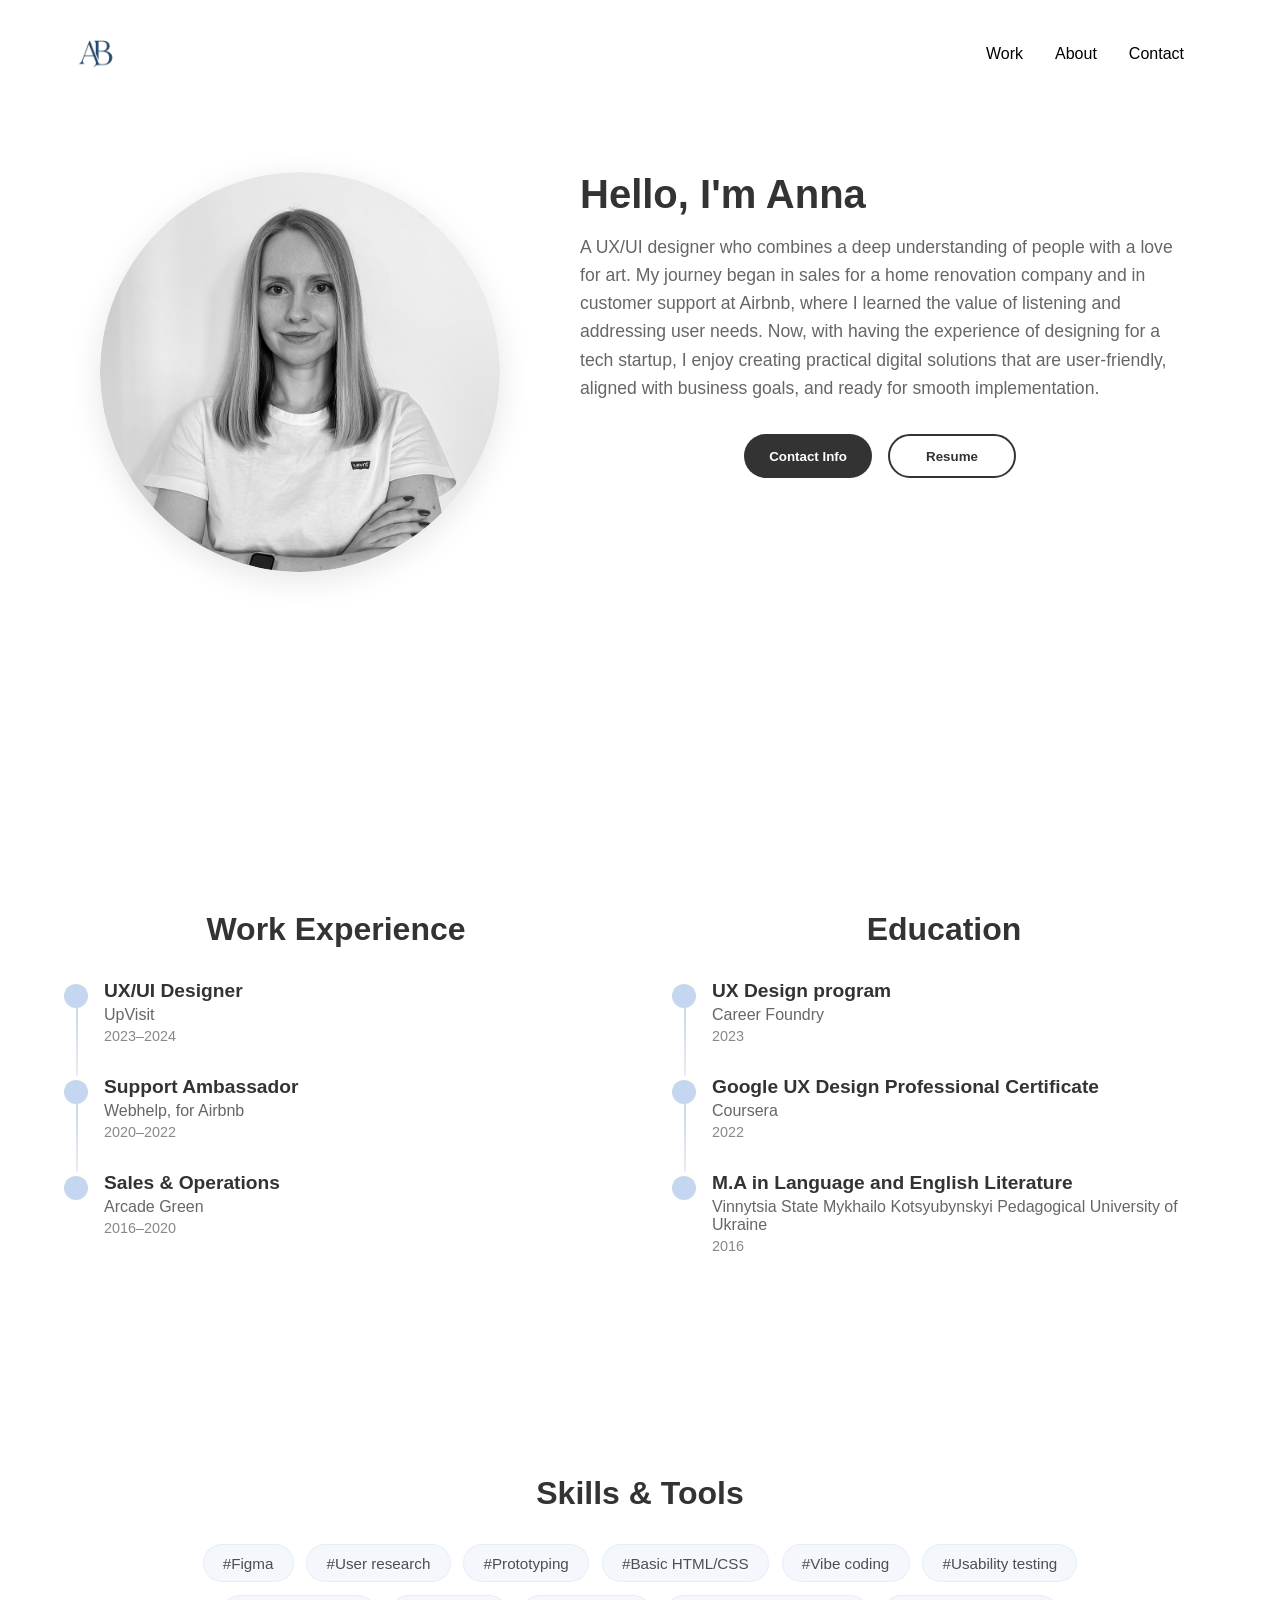
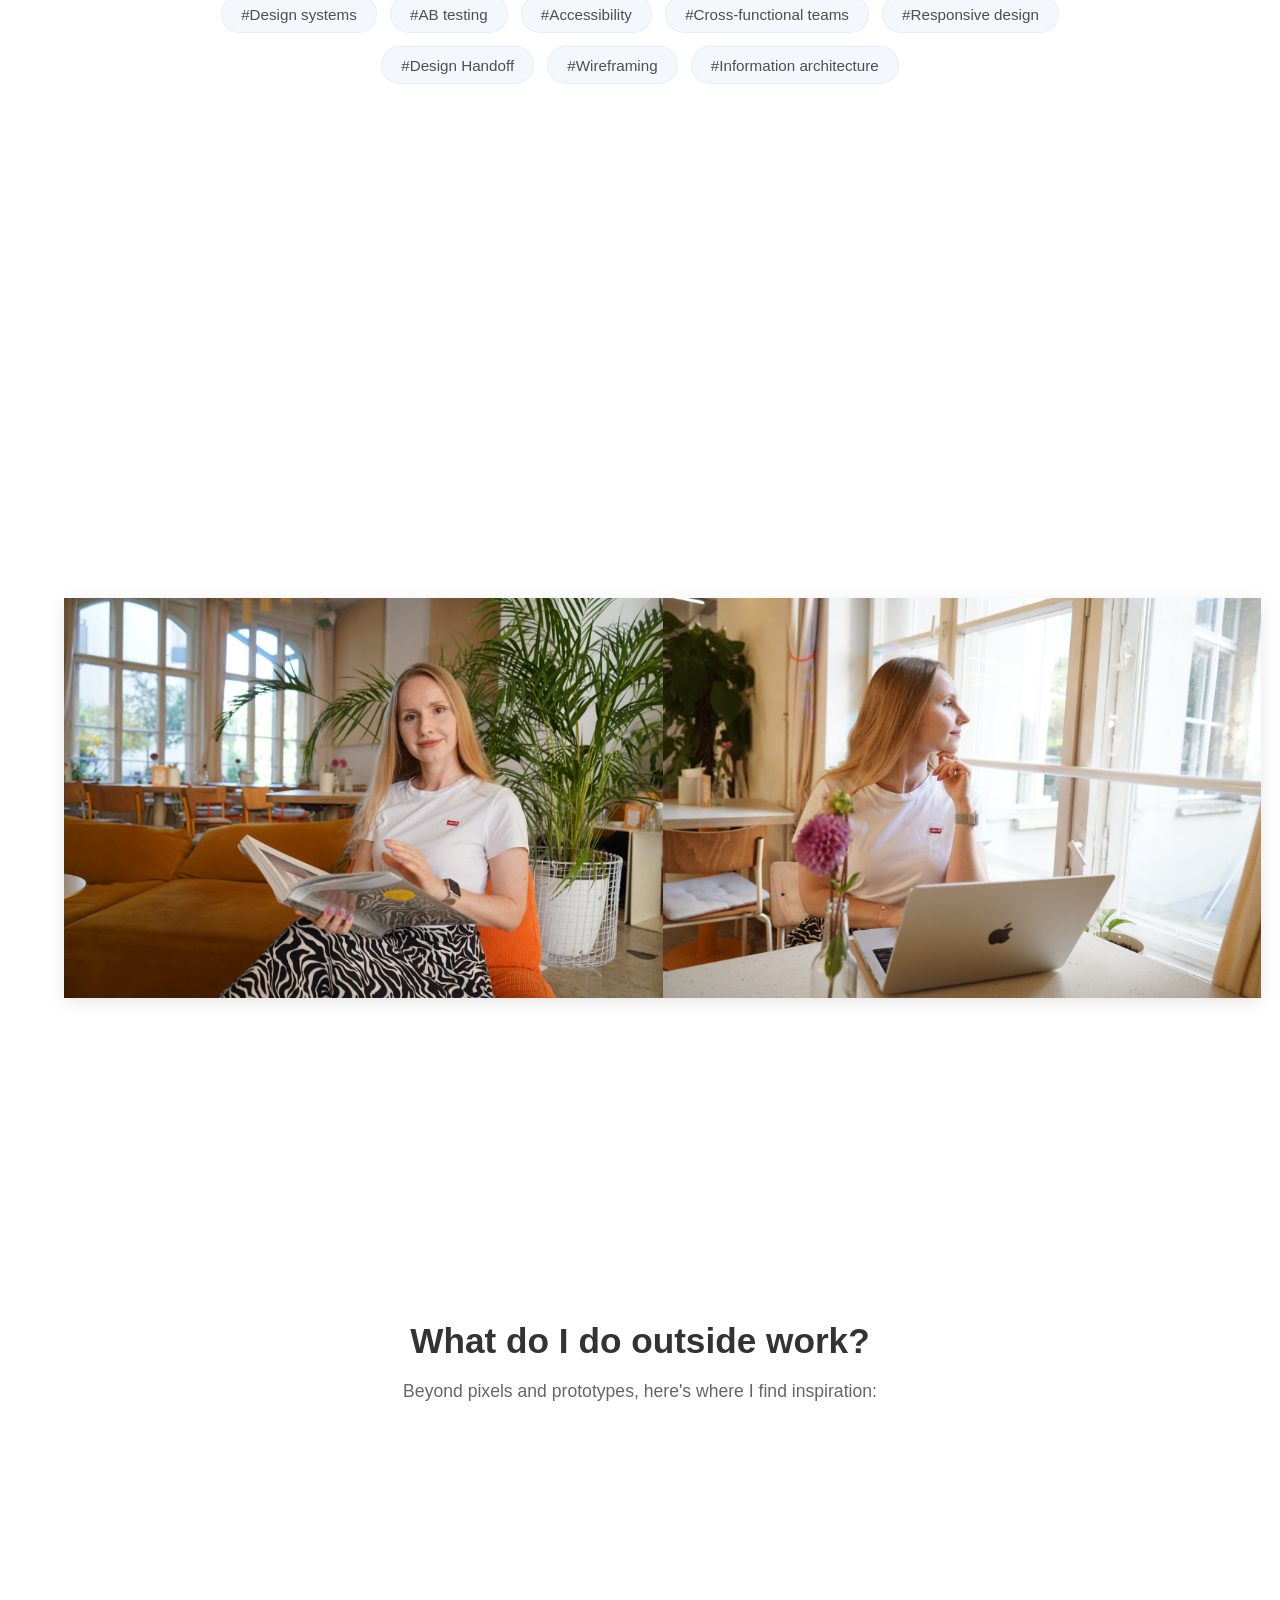
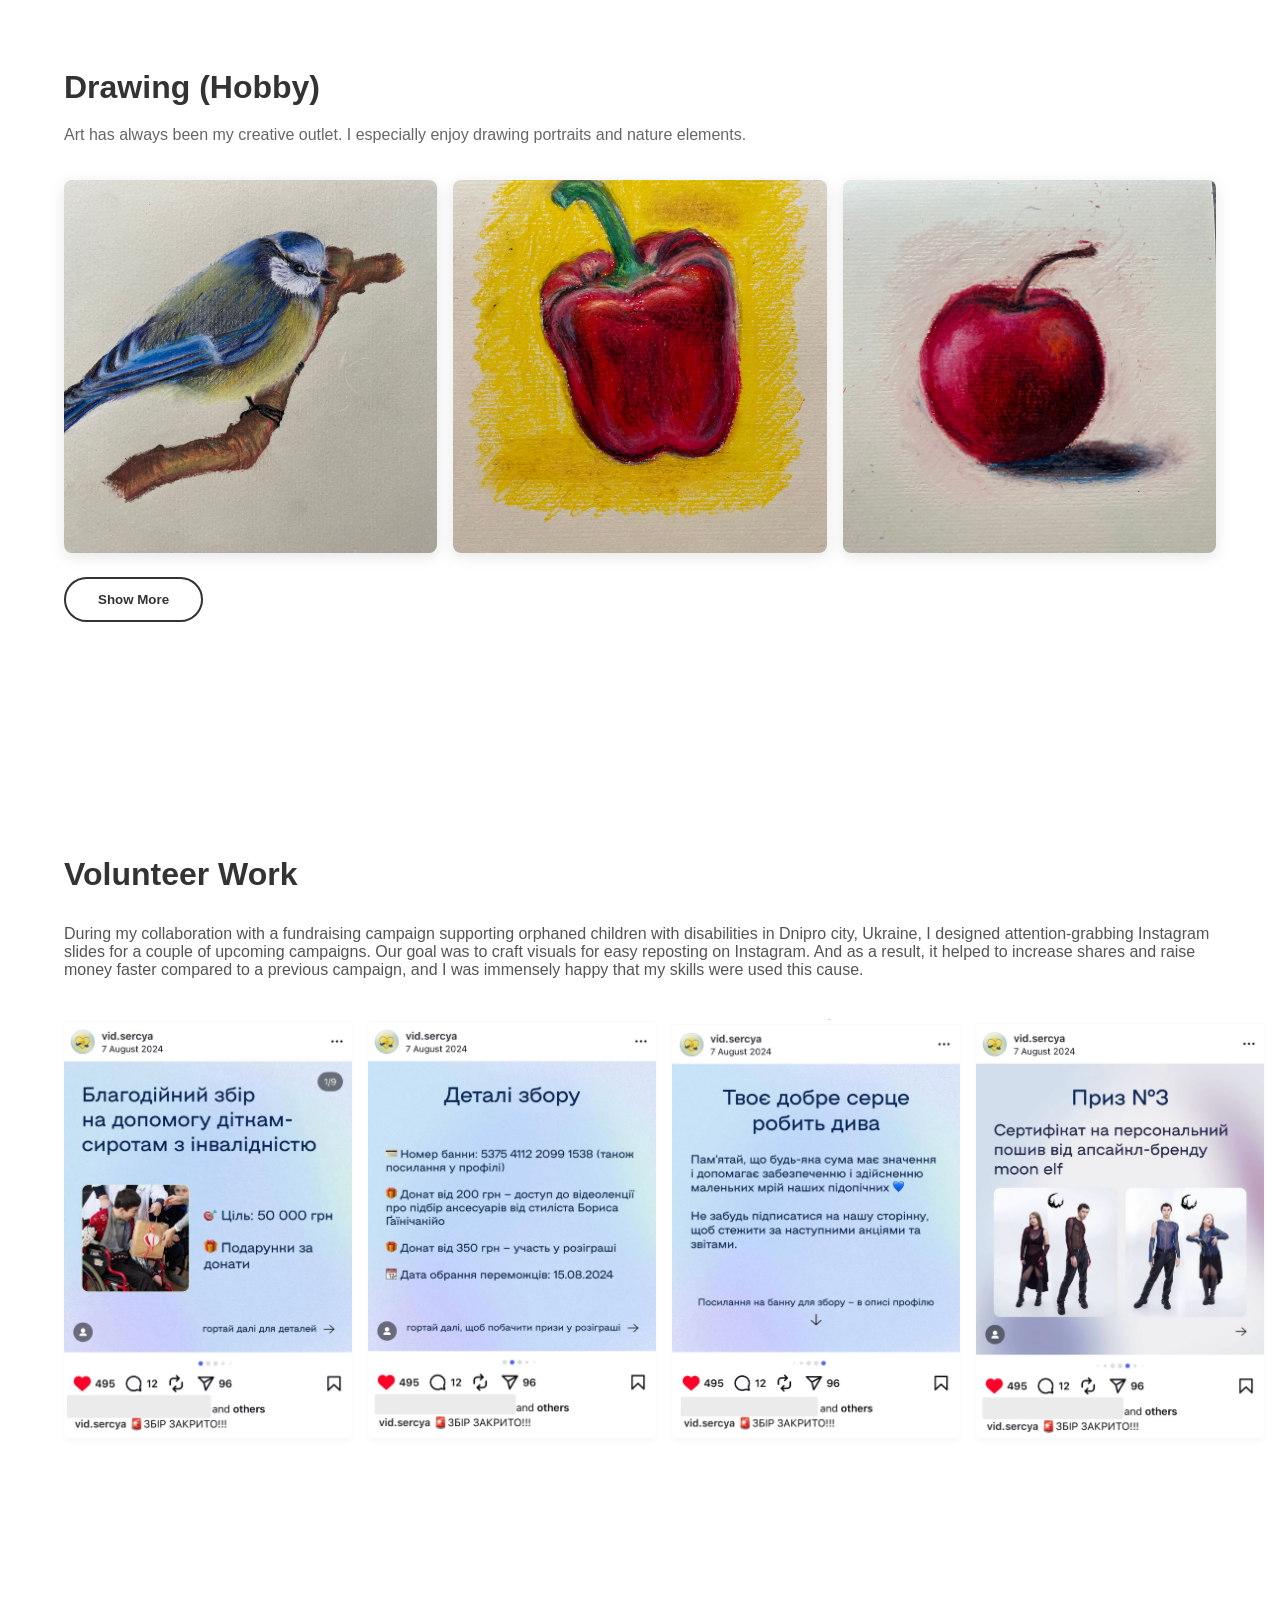
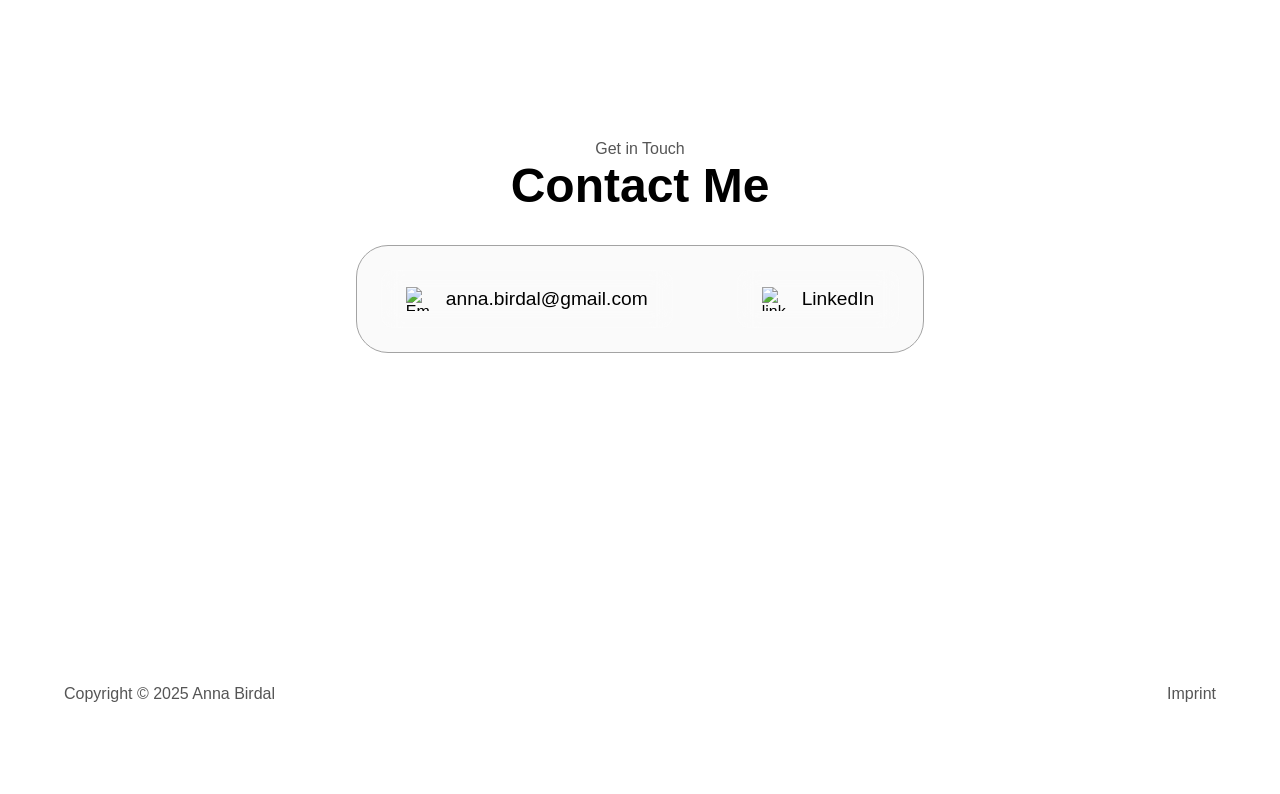
==== about.html @ 786cb954 "added metatags and favicon" ====
<!DOCTYPE html>
<html lang="en">
<head>
    <meta charset="UTF-8" />
    <meta name="viewport" content="width=device-width, initial-scale=1" />
    <title>About Anna Birdal | UX/UI Designer</title>
    <meta name="description" content="Learn more about Anna Birdal, a Berlin-based UX/UI designer passionate about building accessible digital SaaS products with empathy and understanding.">
    <meta name="author" content="Anna Birdal">
    <link rel="icon" type="image/x-icon" href="assets/logos/favicon_io 3/favicon.ico">
    <link rel="stylesheet" href="style.css" />
    <link rel="stylesheet" href="mediaqueries.css" />
    <style>


        /* Profile section layout */
        .profile-container {
            display: flex;
            justify-content: center;
            gap: 5rem;
            margin: 4rem 5%; /* Match nav padding */
            padding: 0 2rem;
        }

        .profile-image {
            width: 100%;
            height: 400px;
            object-fit: cover;
            border-radius: 999px;
            box-shadow: 0 8px 32px rgba(0, 0, 0, 0.1);
            width: 400px;
            display: flex;    
            margin: auto 0;

            
        }

        .profile-content h1 {
            font-size: 2.5rem;
            font-weight: 700;
            color: #333;
            margin-bottom: 1rem;
        }

        .intro-text {
            font-size: 1.1rem;
            line-height: 1.6;
            color: #666;
            margin-bottom: 2rem;
            max-width: 600px;
        }

        .btn-container {
            display: flex;
            gap: 1rem;
            margin-bottom: 2rem;
        }

        .btn {
            padding: 0.8rem 1.5rem;
            border-radius: 50px;
            border: none;
            font-weight: 600;
            cursor: pointer;
            transition: all 0.3s ease;
        }

        .btn-color-1 {
            background: #333;
            color: white;
        }

        .btn-color-1:hover {
            background: #555;
        }

        .btn-color-2 {
            background: transparent;
            color: #333;
            border: 2px solid #333;
        }

        .btn-color-2:hover {
            background: #333;
            color: white;
        }

        /* Experience and Education section */
        .experience-education-section {
            margin: 4rem 5%; /* Match nav padding */
            padding: 0;
            max-height: 500px;
        
        }

        .exp-edu-container {
            display: grid;
            grid-template-columns: 1fr 1fr;
            gap: 4rem;
            max-width: 1200px;
            margin: 0 auto;
        }

        .experience-column h2,
        .education-column h2 {
            font-size: 2rem;
            font-weight: 700;
            color: #333333;
            margin-bottom: 2rem;
            text-align: center;
        }

        .timeline-item {
            display: flex;
            align-items: flex-start;
            gap: 1rem;
            margin-bottom: 2rem;
            position: relative;
        }

        .timeline-item:not(:last-child)::after {
            content: '';
            position: absolute;
            left: 12px;
            top: 24px;
            width: 2px;
            height: calc(100% + 8px);
            background: linear-gradient(to bottom, #c5d7ef, rgba(192, 194, 194, 0.3));
        }

        .timeline-dot {
            width: 24px;
            height: 24px;
            background: #c5d7ef;
            border-radius: 50%;
            flex-shrink: 0;
            margin-top: 4px;
        }

        .timeline-content h3 {
            font-size: 1.2rem;
            font-weight: 600;
            color: #333;
            margin-bottom: 0.25rem;
        }

        .timeline-content .company {
            font-weight: 500;
            color: #666;
            margin-bottom: 0.25rem;
        }

        .timeline-content .duration {
            font-size: 0.9rem;
            color: #888;
        }

        /* Skills section */
   
.skills-section {
    margin: 2rem 5%; /* Match nav padding */
    padding: 0;
}

.skills-section h2 {
    font-size: 2rem;
    font-weight: 700;
    color: #333333;
    margin-bottom: 2rem;
    text-align: center;
}

.skills-wrapper {
    max-width: 900px;
    margin: 0 auto;
    display: flex;
    flex-wrap: wrap;
    gap: 0.8rem;
    justify-content: center;
}

/* Pastel tag styles matching the site's aesthetic */
.skill-tag {
    background: rgba(197, 215, 239, 0.2); /* Soft blue-gray to match timeline dots */
    color: #4f4e4e;
    padding: 0.6rem 1.2rem;
    border-radius: 25px;
    font-size: 0.95rem;
    font-weight: 500;
    transition: all 0.3s ease;
    border: 1px solid rgba(197, 215, 239, 0.3);
    display: inline-block;
}

.skill-tag:hover {
    background: #c5d7ef; /* Match timeline dot color on hover */
    transform: translateY(-2px);
    box-shadow: 0 4px 12px rgba(197, 215, 239, 0.4);
    color: #333;
}




        /* Outside work section */
        .outside-work-section {
            margin: 1.5rem 5%; /* Match nav padding */
            padding: 0;
            text-align: center;
            max-height: 300px;
        }

        .outside-work-section h2 {
            font-size: 2.2rem;
            font-weight: 700;
            color: #333;
            margin-bottom: 1rem;
        }

        .outside-work-intro {
            font-size: 1.1rem;
            line-height: 1.6;
            color: #666;
            margin-bottom: 2rem;
            max-width: 700px;
            margin-left: auto;
            margin-right: auto;
        }

        /* Animate outside-work-section text */
.outside-work-section .outside-work-intro,
.outside-work-section h2 {
    opacity: 0;
    transform: translateY(30px);
    transition: opacity 0.7s cubic-bezier(.4,0,.2,1), transform 0.7s cubic-bezier(.4,0,.2,1);
}

.outside-work-section.animated h2 {
    opacity: 1;
    transform: translateY(0);
    transition-delay: 0.1s;
}

.outside-work-section.animated .outside-work-intro {
    opacity: 1;
    transform: translateY(0);
    transition-delay: 0.5s;
}

        /* Additional photos section */
        .additional-photos {
            display: grid;
            grid-template-columns: 1fr 1fr;
            gap: auto;
            margin: 3rem 5%; /* Match nav padding */
            padding: 0;
            
        }

        .additional-photos img {
            width: auto;
            height: 400px;
            object-fit: cover;
            border-radius: 0px;
            box-shadow: 0 4px 16px rgba(0, 0, 0, 0.1);
        }

        /* Existing sections */
        .section {
    margin: 4rem 5%; /* Match nav padding */
    padding: 0;
}

        .section h2 {
            font-size: 2rem;
            font-weight: 700;
            color: #333;
            margin-bottom: 1.5rem;
        }

/* Drawing section - Add spacing and implement expandable gallery */
#drawing-hobby {
    margin: 3rem 5%; /* Slightly reduced from 4rem */
    padding: 0;
}

#drawing-hobby h2 {
    font-size: 2rem;
    font-weight: 700;
    color: #333;
    margin-bottom: 1rem; /* Add space after title */
}

.drawing-description {
    color: #666;
    line-height: 1.6;
    margin-bottom: 2rem; /* Add space before gallery */
    max-width: 800px;
}

        .drawing-carousel {
    display: grid;
    grid-template-columns: repeat(3, 1fr);
    gap: 1rem;
    width: 100%;
    transition: all 0.3s ease;
}

.drawing-carousel img {
  
    flex: 1; /* Each image takes equal width */
    height: auto;
    aspect-ratio: 1 / 1;
    width: 100%;
    object-fit: cover;
    box-shadow: 0 4px 4px rgba(183, 187, 193, 0.1);
    border-radius: 8px;
    cursor: pointer;
    transition: transform 0.3s ease, box-shadow 0.3s ease;
    box-shadow: 0 4px 16px rgba(0, 0, 0, 0.1);
}

.drawing-carousel img:hover {
    transform: scale(1.02);
    box-shadow: 0 6px 20px rgba(0, 0, 0, 0.15);
}



/* Hide images beyond first 3 by default */
.drawing-carousel.collapsed img:nth-child(n+4) {
    display: none;
}

/* Show More/Less Button */
.show-more-btn {
    margin-top: 1.5rem;
    padding: 0.8rem 2rem;
    background: transparent;
    color: #333;
    border: 2px solid #333;
    border-radius: 50px;
    font-weight: 600;
    cursor: pointer;
    transition: all 0.3s ease;
    font-family: 'Nexa', sans-serif;
}

.show-more-btn:hover {
    background: #333;
    color: white;
}

/* Fix Jump to Top Button */
.jump-to-top {
    position: fixed;
    bottom: 2rem;
    right: 2rem;
    width: 50px;
    height: 50px;
    background: rgba(238, 244, 255, 0.9);
    border: none;
    border-radius: 50%;
    font-size: 1.2rem;
    opacity: 0;
    transform: translateY(20px);
    transition: all 0.3s ease;
    z-index: 1000;
    box-shadow: 0 4px 10px rgba(85, 84, 84, 0.15);
    cursor: pointer;
    display: flex;
    align-items: center;
    justify-content: center;
}

.jump-to-top.visible {
    opacity: 1;
    transform: translateY(0);
}

.jump-to-top:hover {
    transform: translateY(-5px);
    background: rgb(242, 247, 255);
}

/* Remove carousel arrows since we're using expand/collapse */
.carousel-arrow {
    display: none;
}

/* Mobile responsiveness for drawing gallery */
@media screen and (max-width: 768px) {
    .drawing-carousel {
        grid-template-columns: repeat(2, 1fr);
    }
    
    .drawing-carousel img {
        height: 200px;
    }
    
    /* Show only 2 images on mobile when collapsed */
    .drawing-carousel.collapsed img:nth-child(n+3) {
        display: none;
    }
}

@media screen and (max-width: 480px) {
    .drawing-carousel {
        grid-template-columns: 1fr;
    }
    
    /* Show only 2 images on small mobile when collapsed */
    .drawing-carousel.collapsed img:nth-child(n+3) {
        display: none;
    }}

/* Volunteer Work Section */
#volunteering {
    margin: 4rem 5%;
    padding-top: 3rem;

   
}

    #volunteering h2 {
    font-size: 2rem;
    font-weight: 700;
    color: #333;
    margin-bottom: 2rem;
    text-align: left;}

   .volunteer-content-wrapper {
    display: flex;
    gap: 2.5rem; /* Increase this value for more space */
    align-items: flex-start;
    flex-wrap: wrap;
   

}

        

        .volunteer-gallery {
            display: flex;
            flex-direction: row;
            align-items: stretch; /* Make all images same height */
    width: 100%; /* Full screen width */
    gap: 1rem; /* No gap for seamless look - can adjust if needed */
    
        }

        .volunteer-gallery img {
     flex: 1; /* Each image takes equal width */
    width: 25%; /* Each image takes 1/4 of screen width */
   
    object-fit: cover; /* Crop nicely to fill space */
    box-shadow: 0 4px 4px rgba(183, 187, 193, 0.1);
    transition: transform 0.3s ease, filter 0.3s ease;
    border-radius: 5px;
        } 

        /* Mobile responsiveness */
@media screen and (max-width: 768px) {
    .volunteer-gallery {
        flex-wrap: wrap;
    }
    
    .volunteer-gallery img {
        width: 50%; /* 2 images per row on tablet */
        height: 250px;
    }
    
    .volunteer-text {
        margin: 0 3% 2rem 3%;
    }
    
    #volunteering h2 {
        margin-left: 3%;
    }
}

@media screen and (max-width: 480px) {
    .volunteer-gallery img {
        width: 100%; /* Stack images vertically on mobile */
        height: 200px;
    }
    
    .volunteer-text {
        margin: 0 2% 1.5rem 2%;
    }
    
    #volunteering h2 {
        margin-left: 2%;
    }
}

        /* Contact section */
       #contact {
    margin: 4rem 5%; /* Match nav padding */
    padding: 2rem 0;
    text-align: center;
}

        .contact-info-upper-container {
            display: flex;
            justify-content: center;
            gap: 2rem;
            margin-top: 2rem;
        }

        .contact-info-container {
            display: flex;
            align-items: center;
            gap: 1rem;
            padding: 1rem 1.5rem;
            background: rgba(255, 255, 255, 0.15);
            backdrop-filter: blur(10px);
            border-radius: 12px;
            border: 1px solid rgba(255, 255, 255, 0.2);
        }

        .contact-icon {
            width: 24px;
            height: 24px;
        }

        /* Mobile responsiveness */
        @media screen and (max-width: 768px) {
            .profile-container {
                grid-template-columns: 1fr;
                gap: 2rem;
                text-align: center;
            }

            .exp-edu-container {
                grid-template-columns: 1fr;
                gap: 3rem;
            }

            .skills-container {
                grid-template-columns: 1fr;
                gap: 1.5rem;
            }

            .additional-photos {
                grid-template-columns: 1fr;
            }

            .contact-info-upper-container {
                flex-direction: column;
                align-items: center;
            }

            .btn-container {
                justify-content: center;
            }

            .skills-section h2 {
                font-size: 2rem;
            }

            .outside-work-section h2 {
                font-size: 1.8rem;
            }

    .profile-container,
    .experience-education-section,
    .skills-section,
    .outside-work-section,
    .additional-photos,
    .section,
    #contact {
        margin-left: 3%;
        margin-right: 3%;
    }

        }

@media screen and (max-width: 480px) {
    .profile-container,
    .experience-education-section,
    .skills-section,
    .outside-work-section,
    .additional-photos,
    .section,
    #contact {
        margin-left: 2%;
        margin-right: 2%;
    }
}




    </style>
</head>
<body>

<!-- Desktop Navigation -->
<nav id="desktop-nav">
    <div class="logo">
        <img src="assets/logos/logo ab.png" alt="Anna's logo">
    </div>
    <div>
        <ul class="nav-links">
            <li><a href="index.html">Work</a></li>
            <li><a href="about.html">About</a></li>
            <li><a href="#contact">Contact</a></li>
        </ul>
    </div>
</nav>

<!-- Hamburger Navigation -->
<nav id="hamburger-nav">
    <div class="logo">Anna Birdal</div>
    <div class="hamburger-menu">
        <div class="hamburger-icon" onclick="toggleMenu()">
            <span></span>
            <span></span>
            <span></span>
        </div>
        <div class="menu-links">
            <li><a href="index.html" onclick="toggleMenu()">Work</a></li>
            <li><a href="about.html" onclick="toggleMenu()">About</a></li>
            <li><a href="#contact" onclick="toggleMenu()">Contact</a></li>
        </div>
    </div>
</nav>

<button class="jump-to-top" onclick="scrollToTop()">↑</button>

<main>
    <!-- Profile Section with Image and Text Side by Side -->
    <section class="profile-container">
        <div class="profile-image-container">
            <img src="assets/anna-profile-pic.png" alt="Anna Birdal profile picture" class="profile-image">
        </div>
        <div class="profile-content">
            <h1>Hello, I'm Anna</h1>
            <p class="intro-text">
                A UX/UI designer who combines a deep understanding of people with a love for art. My journey began in sales for a home renovation company and in customer support at Airbnb, where I learned the value of listening and addressing user needs. Now, with having the experience of designing for a tech startup, I enjoy creating practical digital solutions that are user-friendly, aligned with business goals, and ready for smooth implementation.
            </p>
            <div class="btn-container">
                <button class="btn btn-color-1" onclick="location.href='#contact'">
                    Contact Info
                </button>
                <button class="btn btn-color-2" onclick="window.open('assets/Anna_Birdal-UX_resume.pdf')">
                    Resume
                </button>
            </div>
        </div>
    </section>

    <!-- Experience and Education Section -->
    <section class="experience-education-section">
        <div class="exp-edu-container">
            <div class="experience-column">
                <h2>Work Experience</h2>
                <div class="timeline-item">
                    <div class="timeline-dot"></div>
                    <div class="timeline-content">
                        <h3>UX/UI Designer</h3>
                        <p class="company">UpVisit</p>
                        <p class="duration">2023–2024</p>
                    </div>
                </div>
                <div class="timeline-item">
                    <div class="timeline-dot"></div>
                    <div class="timeline-content">
                        <h3>Support Ambassador</h3>
                        <p class="company">Webhelp, for Airbnb</p>
                        <p class="duration">2020–2022</p>
                    </div>
                </div>
                <div class="timeline-item">
                    <div class="timeline-dot"></div>
                    <div class="timeline-content">
                        <h3>Sales & Operations</h3>
                        <p class="company">Arcade Green</p>
                        <p class="duration">2016–2020</p>
                    </div>
                </div>
            </div>
            
            <div class="education-column">
                <h2>Education</h2>
                <div class="timeline-item">
                    <div class="timeline-dot"></div>
                    <div class="timeline-content">
                        <h3>UX Design program</h3>
                        <p class="company">Career Foundry</p>
                        <p class="duration">2023</p>
                    </div>
                </div>
                <div class="timeline-item">
                    <div class="timeline-dot"></div>
                    <div class="timeline-content">
                        <h3>Google UX Design Professional Certificate</h3>
                        <p class="company">Coursera</p>
                        <p class="duration">2022</p>
                    </div>
                </div>
                <div class="timeline-item">
                    <div class="timeline-dot"></div>
                    <div class="timeline-content">
                        <h3>M.A in Language and English Literature</h3>
                        <p class="company">Vinnytsia State Mykhailo Kotsyubynskyi Pedagogical University of Ukraine</p>
                        <p class="duration">2016</p>
                    </div>
                </div>
            </div>
        </div>
    </section>

    <!-- Skills Section -->
    <section class="skills-section">
    <h2>Skills & Tools</h2>
    
    <div class="skills-wrapper">
        <span class="skill-tag">#Figma</span>
        <span class="skill-tag">#User research</span>
        <span class="skill-tag">#Prototyping</span>
        <span class="skill-tag">#Basic HTML/CSS</span>
        <span class="skill-tag">#Vibe coding</span>
        <span class="skill-tag">#Usability testing</span>
       
        <span class="skill-tag">#Design systems</span>
        
        <span class="skill-tag">#AB testing</span>
        <span class="skill-tag">#Accessibility</span>
        <span class="skill-tag">#Cross-functional teams</span>
        
        <span class="skill-tag">#Responsive design</span>
        <span class="skill-tag">#Design Handoff</span>
        <span class="skill-tag">#Wireframing</span>
        <span class="skill-tag">#Information architecture</span>
    </div>
</section>
              

    <!-- Additional Photos Section -->
    <section class="additional-photos">
        <img src="assets/selected portfolio photos/DSC01997.jpg" alt="Anna's photo 1" />
        <img src="assets/selected portfolio photos/DSC02031.jpg" alt="Anna's photo 2" />
    </section>

    <!-- What I Do Outside Work Section -->
    <section class="outside-work-section">
        <h2>What do I do outside work?</h2>
        <p class="outside-work-intro">Beyond pixels and prototypes, here's where I find inspiration:</p>
    </section>

    

    <!-- Drawing Hobby Section -->
  <section class="section" id="drawing-hobby">
    <h2>Drawing (Hobby)</h2>
    <p class="drawing-description">
        Art has always been my creative outlet. I especially enjoy drawing portraits and nature elements.
    </p>
    <div class="drawing-carousel collapsed">
        <img src="assets/drawings/bird.jpeg" alt="A bird drawing" />
        <img src="assets/drawings/bell pepper.jpeg" alt="A bell pepper" />
        <img src="assets/drawings/fruit.jpeg" alt="A fruit" />
        <img src="assets/drawings/0001.jpg" alt="A woman's portrait" />
        <img src="assets/drawings/0002.jpg" alt="A tiger" />
        <img src="assets/drawings/0003.jpg" alt="A dog in colour" />
        <img src="assets/drawings/0005.jpg" alt="A man's portrait" />
        <img src="assets/drawings/0007.jpg" alt="A man's portrait 2" />
        <img src="assets/drawings/0008.jpg" alt="A cat's portrait" />
        <img src="assets/drawings/0010.jpg" alt="A woman's portrait" />
        <img src="assets/drawings/0011.jpg" alt="A cat's portrait" />
        <img src="assets/drawings/0016.jpg" alt="A pug's portrait" />
    </div>
    <button class="show-more-btn" onclick="toggleGallery()">Show More</button>
</section>

<!-- Add this HTML right after your drawing gallery section -->
<div class="image-modal" id="imageModal">
    <div class="modal-content-wrapper">
        <span class="close-modal" onclick="closeImageModal()">&times;</span>
        <img class="modal-image" id="modalImage" src="" alt="">
    </div>
</div>



    <!-- Volunteer Work Section -->
    <section class="section" id="volunteering">
        <h2>Volunteer Work</h2>
       <div class="volunteer-content-wrapper">
        <p>During my collaboration with a fundraising campaign supporting orphaned children with disabilities in Dnipro city, Ukraine, I designed attention-grabbing Instagram slides for a couple of upcoming campaigns. Our goal was to craft visuals for easy reposting on Instagram. And as a result, it helped to increase shares and raise money faster compared to a previous campaign, and I was immensely happy that my skills were used this cause.</p>
        <div class="volunteer-gallery">
            <img src="assets/volunteer project/IMG_9240.jpg" alt="Charity campaign Instagram slide 1" />
            <img src="assets/volunteer project/IMG_9241.jpg" alt="Charity campaign Instagram slide 2" />
            <img src="assets/volunteer project/IMG_9242.jpg" alt="Charity campaign Instagram slide 3" />
            <img src="assets/volunteer project/IMG_9243.jpg" alt="Charity campaign Instagram slide 4" /> 
            </div>
        </div>
    </section>
</main>

<!-- Contact Section -->
<section id="contact">
    <p class="section__text__p1">Get in Touch</p>
    <h1 class="title">Contact Me</h1>
    <div class="contact-info-upper-container">
        <div class="contact-info-container">
            <img src="assets/email.png" alt="Email icon" class="icon contact-icon email-icon" />
            <p><a href="mailto:anna.birdal@gmail.com">anna.birdal@gmail.com</a></p>
        </div>
        <div class="contact-info-container">
            <img src="assets/linkedin.png" alt="linkedin icon" class="icon contact-icon" />
            <p><a href="https://www.linkedin.com/annabirdal">LinkedIn</a></p>
        </div>
    </div>
</section>

<!-- Footer -->
    <footer>
    <p>Copyright &#169; 2025 Anna Birdal</p>
    <p><a href="imprint.html">Imprint</a></p>
</footer>

<script src="script.js"></script>


</body>
</html>
---- style.css ----
/* GENERAL */

@import url('https://fonts.cdnfonts.com/css/nexa-bold'); 
                
* {
    margin: 0;
    padding: 0;
}

body {
    font-family: 'Nexa', sans-serif;
}

html {
    scroll-behavior: smooth;
}

p {
    color: rgb(85, 85, 85); /* Fixed typo: was rgd */
}

/* TRANSITION */

a, 
.btn {
    transition: all 300ms ease;
}

/* DESKTOP NAV - Updated with pill-shaped frosted glass effect */

nav {
    display: flex;
    justify-content: space-between;
    align-items: center;
    height: 12vh; /* Shorter navbar */
    padding: 0 5%; /* Changed from 2rem to 5% to match content margins */
    
    
    /* Sticky positioning */
    position: sticky;
    top: 0;
    z-index: 1000;
    
    /* Remove background from nav itself */
    background: transparent;
    
    /* Smooth transition */
    transition: all 0.3s ease;
}

.nav-links li {
    list-style: none;
    margin: 0; /* Remove default margin */
    padding: 0; /* Remove default padding */}

.nav-links {
    display: flex;
    align-items: center;
    gap: 2rem;
    list-style: none;
    font-size: 1rem;
    margin: 0;
    
    /* Pill-shaped frosted glass background */
    background: rgba(255, 255, 255, 0.8);
    backdrop-filter: blur(12px);
    -webkit-backdrop-filter: blur(12px);
    
    /* Pill shape */
    border-radius: 50px;
    padding: 0.8rem 2rem;
    
    /* Smooth transition */
    transition: all 0.3s ease;
}

/* Optional: Enhanced effect when scrolled */
nav.scrolled .nav-links {
    background: rgba(255, 255, 255, 0.95);
    backdrop-filter: blur(15px);
    -webkit-backdrop-filter: blur(15px);
    box-shadow: 0 4px 30px rgba(0, 0, 0, 0.15);
    padding: 0.6rem 1.8rem; /* Slightly smaller when scrolled */
}

a {
    color: black;
    text-decoration: none;
    text-decoration-color: white;
}

a:hover {
    color: grey;
    text-decoration: underline;
    text-underline-offset: 1rem;
    text-decoration-color: rgb(181, 181, 181);
} 

.logo {
    display: flex;
    align-items: center;
    height: 100%;
}

.logo img {
    height: 56px;
    width: 56px;
    object-fit: contain;
    transition: transform 0.3s ease; /* Added smooth hover effect */

    /* Add white circular background */
    background: white;
    border-radius: 50%;
    padding: 4px;
  
}

.logo img:hover {
    transform: scale(1.05); /* Subtle hover animation */
    cursor: default;
}



/* HAMBURGER MENU */

#hamburger-nav {
    display: none;
    /* Add sticky properties for mobile too */
    position: sticky;
    top: 0;
    z-index: 1000;
    background: rgba(255, 255, 255, 0.8);
    backdrop-filter: blur(12px);
    -webkit-backdrop-filter: blur(12px);
    box-shadow: 0 4px 20px rgba(0, 0, 0, 0.1);
    padding: 0 5%; /* Match desktop nav padding */
}

.hamburger-menu {
    position: relative;
    display: inline-block;
}

.hamburger-icon {
    display: flex;
    flex-direction: column;
    justify-content: space-between;
    height: 24px;
    width: 30px;
    cursor: pointer;
}

.hamburger-icon span {
    width: 100%;
    height: 2px;
    background-color: black;
    transition: all 0.3s ease-in-out; /* Fixed missing 's' */
}

.menu-links {
    position: absolute;
    top: 100%;
    right: 0;
    background-color: rgba(255, 255, 255, 0.95); /* Made consistent with frosted glass */
    backdrop-filter: blur(10px);
    -webkit-backdrop-filter: blur(10px);
    width: fit-content;
    max-height: 0;
    overflow: hidden;
    transition: all 0.3s ease-in-out; /* Fixed missing 's' */
    border-radius: 1rem;
    box-shadow: 0 4px 20px rgba(0, 0, 0, 0.1);
}

.menu-links a {
    display: block;
    padding: 10px;
    text-align: center;
    font-size: 1.5rem;
    color: black;
    text-decoration: none;
    transition: all 0.3s ease-in-out; /* Fixed missing 's' */
}

.menu-links li {
    list-style: none;
}

.menu-links.open {
    max-height: 300px;
}

.hamburger-icon.open span:first-child {
    transform: rotate(45deg) translate(10px, 5px);
}

.hamburger-icon.open span:nth-child(2) {
    opacity: 0;
}

.hamburger-icon.open span:last-child {
    transform: rotate(-45deg) translate(10px, -5px);
}

.hamburger-icon span:first-child {
    transform: none;
}

.hamburger-icon span:nth-child(2) { /* Fixed duplicate selectors */
    opacity: 1;
}

.hamburger-icon span:last-child { /* Fixed duplicate selectors */
    transform: none;
}

/* SECTIONS */

section {
    padding-top: 4vh;
    height: 75vh;
    margin: 0 5%; /* Changed from 10rem to 5% to match nav */
    box-sizing: border-box;
    min-height: fit-content;
}

.section-container {
    display: flex;
}

/* PROFILE SECTION */

#profile {
    display: flex;
    justify-content: center;
    gap: 5rem;
    height: 80vh;
}

.section__pic-container {
    display: flex;
    height: 400px;
    width: 400px;
    margin: auto 0;
}

.section__text {
    align-self: center;
    text-align: center;
}

.section__text p {
    font-weight: 600;
}

.section__text__p1 {
    text-align: center;
}

.section__text__p2 {
    font-size: 1.75rem;
    margin-bottom: 1rem;
}

.title {
    font-size: 3rem;
    text-align: center;
}


/* icons */

.icon {
    cursor: pointer;
    height: 2rem;
}

/* buttons */

.btn-container {
    display: flex;
    justify-content: center;
    gap: 1rem;
}

.btn {
    font-weight: 600;
    transition: all 300ms ease;
    padding: 1rem;
    width: 8rem;
    border-radius: 2rem;
}

.btn-color-1, 
.btn-color-2 {
    border: rgb(53, 53, 53) 0.1rem solid;
}

.btn-color-1:hover, 
.btn-color-2:hover {
    cursor: pointer;
}

.btn-color-1, 
.btn-color-2:hover {
    background: rgb(53, 53, 53);
    color: white;
}

.btn-color-1:hover {
    background: rgb(0, 0, 0);
}

.btn-color-2 {
    background: none;
}

.btn-color-2:hover {
    border: rgb(255, 255, 255) 0.1rem solid;
}

/* about section */

#about {
    position: relative;
}

.about-containers {
    gap: 2rem;
    margin-bottom: 2rem;
    margin-top: 2rem;
}

.about-details-container {
    justify-content: center;
    flex-direction: column;
}

.about-containers, 
.about-details-container {
    display: flex;
}

.about-pic {
    border-radius: 2rem;
}

.arrow {
    position: absolute;
    right: -5rem;
    bottom: 2.5rem;
}

.details-container {
    padding: 1.5rem;
    flex: 1;
    background: white;
    border-radius: 2rem;
    border: rgb(53, 53, 53) 0.1rem solid;
    border-color: rgb(163, 163, 163);
    text-align: center;
}

.section-container {
    gap: 4rem;
    height: 80%;
}

/* Experience section */

#experience {
    position: relative;
}

.experience-sub-title {
    color: rgb(85, 85, 85);
    font-weight: 600;
    font-size: 1.75rem;
    margin-bottom: 2rem;
}

.experience-details-container {
    display: flex;
    justify-content: center;
    flex-direction: column;
}

.article-container {
    display: flex;
    text-align: initial;
    flex-wrap: wrap;
    flex-direction: row;
    gap: 2.5rem;
    justify-content: space-around;
}

article {
    display: flex;
    width: 10rem;
    justify-content: space-around;
    gap: 0.5rem;
}

article .icon {
    cursor: default;
}

/* Projects section  */


/* Projects section - consistent margins */
#projects {
    position: relative;
    padding-top: 4vh;
    padding-left: 5%; /* Match nav padding */
    padding-right: 5%; /* Match nav padding */
    max-width: none; /* Remove max-width constraint */
    margin: 0; /* Reset margin since we're using padding */
}

/* Force 2 columns on desktop */
.projects-container {
    display: grid;
    grid-template-columns: repeat(2, 1fr);
    gap: 2rem;
    margin-top: 2rem;
}


.project-card {
    display: block;              /* makes the <a> behave like a card from chat GPT */
    text-decoration: none;       /* remove underline */
    color: inherit;              /* keep text color consistent */
    width: 100%;
    flex-direction: column;
    position: relative;
    background: rgba(255, 255, 255, 0.15);
    backdrop-filter: blur(20px);
    -webkit-backdrop-filter: blur(20px);
    border: 1px solid rgba(255, 255, 255, 0.2);
    border-radius: 24px;
    padding: 0; /* Remove padding to let image fill top */
    transition: all 0.4s cubic-bezier(0.4, 0, 0.2, 1);
    cursor: pointer;
    overflow: hidden;
    box-shadow: 0 8px 32px rgba(0, 0, 0, 0.1);
}

.project-card::before {
    content: '';
    position: absolute;
    top: 0;
    left: 0;
    right: 0;
    bottom: 0;
    background: linear-gradient(135deg, rgba(255,255,255,0.1) 0%, rgba(255,255,255,0.05) 100%);
    opacity: 0;
    transition: opacity 0.3s ease;
    pointer-events: none;
    z-index: 1;
}

.project-card:hover {
    transform: translateY(-12px) scale(1.03);
    background: rgba(255, 255, 255, 0.25);
    border: 1px solid rgba(255, 255, 255, 0.3);
    box-shadow: 0 25px 50px -12px rgba(59, 130, 246, 0.3);
    text-decoration: none;       /* still no underline on hover */
}

.project-card:hover::before {
    opacity: 1;
}

/* Landscape image container - wider aspect ratio */
.project-image-container {
    position: relative;
    width: 100%;
    height: 200px; /* Reduced height for landscape look */
    border-radius: 24px 24px 0 0; /* Only top corners rounded */
    overflow: hidden;
    margin-bottom: 0; /* No margin since text goes below */
}

.project-img {
    width: 100%;
    height: 100%;
    object-fit: cover;
    object-position: center;
    transition: transform 0.4s cubic-bezier(0.4, 0, 0.2, 1);
}

.project-card:hover .project-img {
    transform: scale(1.05);
}

/* Content area below the image */
.project-content {
    position: relative;
    z-index: 2;
    padding: 1.5rem; /* Add padding back for content area */
    background: rgba(255, 255, 255, 0.1); /* Subtle background for content */
    backdrop-filter: blur(10px);
    -webkit-backdrop-filter: blur(10px);
}

.project-title {
    font-size: 1.4rem;
    font-weight: 700;
    color: black;
    margin-bottom: 0.75rem;
    line-height: 1.3;
}

.project-description {
    color: rgb(85, 85, 85);
    line-height: 1.5;
    margin-bottom: 1rem;
    font-size: 0.9rem;
}

.project-tags {
    display: flex;
    flex-wrap: wrap;
    gap: 0.4rem;
    margin-top: 0.5rem;
}

.tag {
    background: rgba(255, 255, 255, 0.7);
    color: rgb(85, 85, 85);
    padding: 0.3rem 0.7rem;
    border-radius: 20px;
    font-size: 0.75rem;
    font-weight: 500;
    transition: all 0.3s ease;
    border: 1px solid rgba(255, 255, 255, 0.3);
    backdrop-filter: blur(5px);
    -webkit-backdrop-filter: blur(5px);
}

.project-card:hover .tag {
    background: rgba(255, 255, 255, 0.9);
    transform: translateY(-2px);
    border-color: rgba(255, 255, 255, 0.5);
}

.section-title {
    text-align: left;
    font-size: 1.5rem;
    font-weight: 700;
    color: black;
    margin-bottom: 1rem;
}

/* Image Modal Styles */
.image-modal {
    display: none;
    position: fixed;
    z-index: 2000;
    left: 0;
    top: 0;
    width: 100%;
    height: 100%;
    background-color: rgba(0, 0, 0, 0.9);
    overflow: auto;
    animation: fadeIn 0.3s ease;
}

.image-modal.active {
    display: flex;
    justify-content: center;
    align-items: center;
}

.modal-content-wrapper {
    position: relative;
    max-width: 90%;
    max-height: 90%;
    animation: zoomIn 0.3s ease;
}

.modal-image {
    width: 100%;
    height: auto;
    max-height: 85vh;
    object-fit: contain;
    border-radius: 8px;
    box-shadow: 0 4px 30px rgba(0, 0, 0, 0.5);
}

.close-modal {
    position: absolute;
    top: -40px;
    right: -40px;
    color: #fff;
    font-size: 2rem;
    font-weight: bold;
    cursor: pointer;
    width: 40px;
    height: 40px;
    display: flex;
    align-items: center;
    justify-content: center;
    background: rgba(0, 0, 0, 0.5);
    border-radius: 50%;
    transition: all 0.3s ease;
    border: 2px solid #fff;
}

.close-modal:hover {
    background: rgba(255, 255, 255, 0.2);
    transform: scale(1.1);
}

/* Animations */
@keyframes fadeIn {
    from { opacity: 0; }
    to { opacity: 1; }
}

@keyframes zoomIn {
    from { transform: scale(0.8); opacity: 0; }
    to { transform: scale(1); opacity: 1; }
}

/* Mobile adjustments */
@media screen and (max-width: 768px) {
    .modal-content-wrapper {
        max-width: 95%;
        max-height: 95%;
    }
    
    .close-modal {
        top: 10px;
        right: 10px;
        position: fixed;
        z-index: 2001;
    }
    
    .modal-image {
        max-height: 80vh;
    }
}


/* contact */

#contact {
    display: flex;
    justify-content: center;
    flex-direction: column;
    height: 70vh;
}

.contact-info-upper-container {
    display: flex;
    justify-content: center;
    border-radius: 2rem;
    border: rgb(53, 53, 53) 0.1rem solid;
    border-color: rgb(163, 163, 163);
    background: rgb(250, 250, 250); /* Fixed missing 'rgb' */
    margin: 2rem auto;
    padding: 0.5rem;
}

.contact-info-container {
    display: flex;
    align-items: center;
    justify-content: center;
    gap: 0.5rem;
    margin: 1rem;
}

.contact-info-container p {
    font-size: larger;
}

.contact-icon {
    cursor: default;
}

.email-icon {
    height: 2.5rem; 
}





    @media screen and (max-width: 768px) {
    .skills-section h2 {
        font-size: 1.8rem;
        margin-bottom: 2rem;
    }
    
    .skills-wrapper {
        gap: 0.6rem;
    }
    
    .skill-tag {
        font-size: 0.85rem;
        padding: 0.5rem 1rem;
    }}

     /* Jump to top button */
        .jump-to-top {
            position: fixed;
            bottom: 2rem;
            right: 2rem;
            width: 50px;
            height: 50px;
            background: rgba(238, 244, 255, 0.9);
            border: none;
            border-radius: 50%;
            font-size: 1.2rem;
            opacity: 0;
            transform: translateY(20px);
            transition: all 0.3s ease;
            z-index: 1000;
            box-shadow: 0 4px 10px rgba(85, 84, 84, 0.15);
        }

        .jump-to-top.visible {
            opacity: 1;
            transform: translateY(0);
        }

        .jump-to-top:hover {
            transform: translateY(-5px);
            background: rgb(242, 247, 255);
        }


/*CASE STUDIES*/
.case-study-title {
            font-size: 3rem;
            font-weight: 800;
            color: black;
            margin-bottom: 1rem;
        }
        
        .case-study-subtitle {
            font-size: 1.2rem;
            color: rgb(85, 85, 85);
            margin-bottom: 2rem;
        }

/* FOOTER */

footer {
    height: 1vh;
    display: flex;
    position: relative;
    z-index: 5;
    margin-top: 3rem;
    margin-bottom: 3rem;
    padding: 3rem 5%; /* Changed padding added 5 to match nav */
    align-items: center;
    justify-content: space-between;
    font-family: 'Nexa', sans-serif; /* Ensure consistent font */
}

footer p {
    text-align: center;
    font-family: 'Nexa', sans-serif; /* Ensure consistent font */
    margin: 0; /* Remove default margins */
}

footer a {
    font-family: 'Nexa', sans-serif; /* Ensure consistent font */
    color: rgb(85, 85, 85); /* Match the gray text color */
    text-decoration: none;
    transition: all 300ms ease;
}

footer a:hover {
    color: black;
    text-decoration: none;
    text-underline-offset: 0.3rem;
}
---- mediaqueries.css ----
@media screen and (max-width: 1400px) {
    #profile {
        height: 83vh;
        margin-bottom: 6rem;
    }
    .about-containers {
        flex-wrap: wrap;
    }
}

@media screen and (max-width: 1200px) {
    #desktop-nav {
        display: none;
    }
    #hamburger-nav {
        display: flex;
    }
    #experience, .experience-details-container {
        margin-top: 2rem;
    }
    #profile, .section-container {
        display: block;
    }
    .arrow {
        display: none;
    }
    section, .section-container {
        height: fit-content;
    }
    section {
        margin: 0 5%;
    }
    .section__pic-container {
        width: 275px;
        height: 275px;
        margin: 0 auto 2rem;
    }
    .about-containers {
        margin-top: 0;
    }
}

@media screen and (max-width: 600px) {
    #contact, footer {
        height: 40vh;
    }
    #profile {
        height: 83vh;
        margin-bottom: 0;
    }
    article {
        font-size: 1rem;
    }
    footer nav {
        height: fit-content;
        margin-bottom: 2rem;
    }
    .about-containers, .contact-info-upper-container, .btn-container {
        flex-wrap: wrap;
    }
    .contact-info-container {
        margin: 0;
    }
    .contact-info-container p, .nav-links li a {
        font-size: 1rem;
    }
    .experience-sub-title {
        font-size: 1.25rem;
    }
    .logo {
        font-size: 1.5rem;
    }
    .nav-links {
        flex-direction: column;
        gap: 0.5rem;
        text-align: center;
    }
    .section__pic-container {
        width: auto;
        height: 46vw;
        justify-content: center;
    }
    .section__text__p2 {
        font-size: 1.25rem;
    }
    .title {
        font-size: 2rem;
    }
    .text-container {
        text-align: justify;
    }
}

@media (max-width: 768px) {

    nav {
    padding: 0 3%; /* Slightly smaller padding on mobile */
    }
    
    #hamburger-nav {
        padding: 1rem 3%;
    }

    #projects {
        padding-left: 3%;
        padding-right: 3%;}

    .projects-container {
        grid-template-columns: 1fr;
        gap: 1.5rem;
    }
    
     section {
     margin: 0 3%;
    }

    .section-title {
        font-size: 2.5rem;
    }
    
    .project-card {
        padding: 1.25rem;
    }
    
    .project-image-container {
        height: 180px;
    }

     footer {
        padding: 2rem 3%;
    }
    
    .logo img {
        height: 48px;
        width: 48px;
        padding: 6px;
    }
}

/* Case study adjustments */
    .case-study-title {
        font-size: 2rem;
    }
    
    .case-study-container {
        padding: 1rem;
    }
    
    .project-meta {
        grid-template-columns: 1fr;
    }


@media (max-width: 480px) {
    .section-title {
        font-size: 2rem;
    }
    
    .project-title {
        font-size: 1.25rem;
    }
}

@media (prefers-reduced-motion: reduce) {
    .project-card,
    .project-img,
    .tag {
        transition: none;
    }
    
    .project-card:hover {
        transform: none;
    }

    nav {
        padding: 0 2%;
    }
    
    #hamburger-nav {
        padding: 1rem 2%;
    }
    
    section {
        margin: 0 2%;
    }
    
    #projects {
        padding-left: 2%;
        padding-right: 2%;
    }
    
    footer {
        padding: 1.5rem 2%;
    }
}
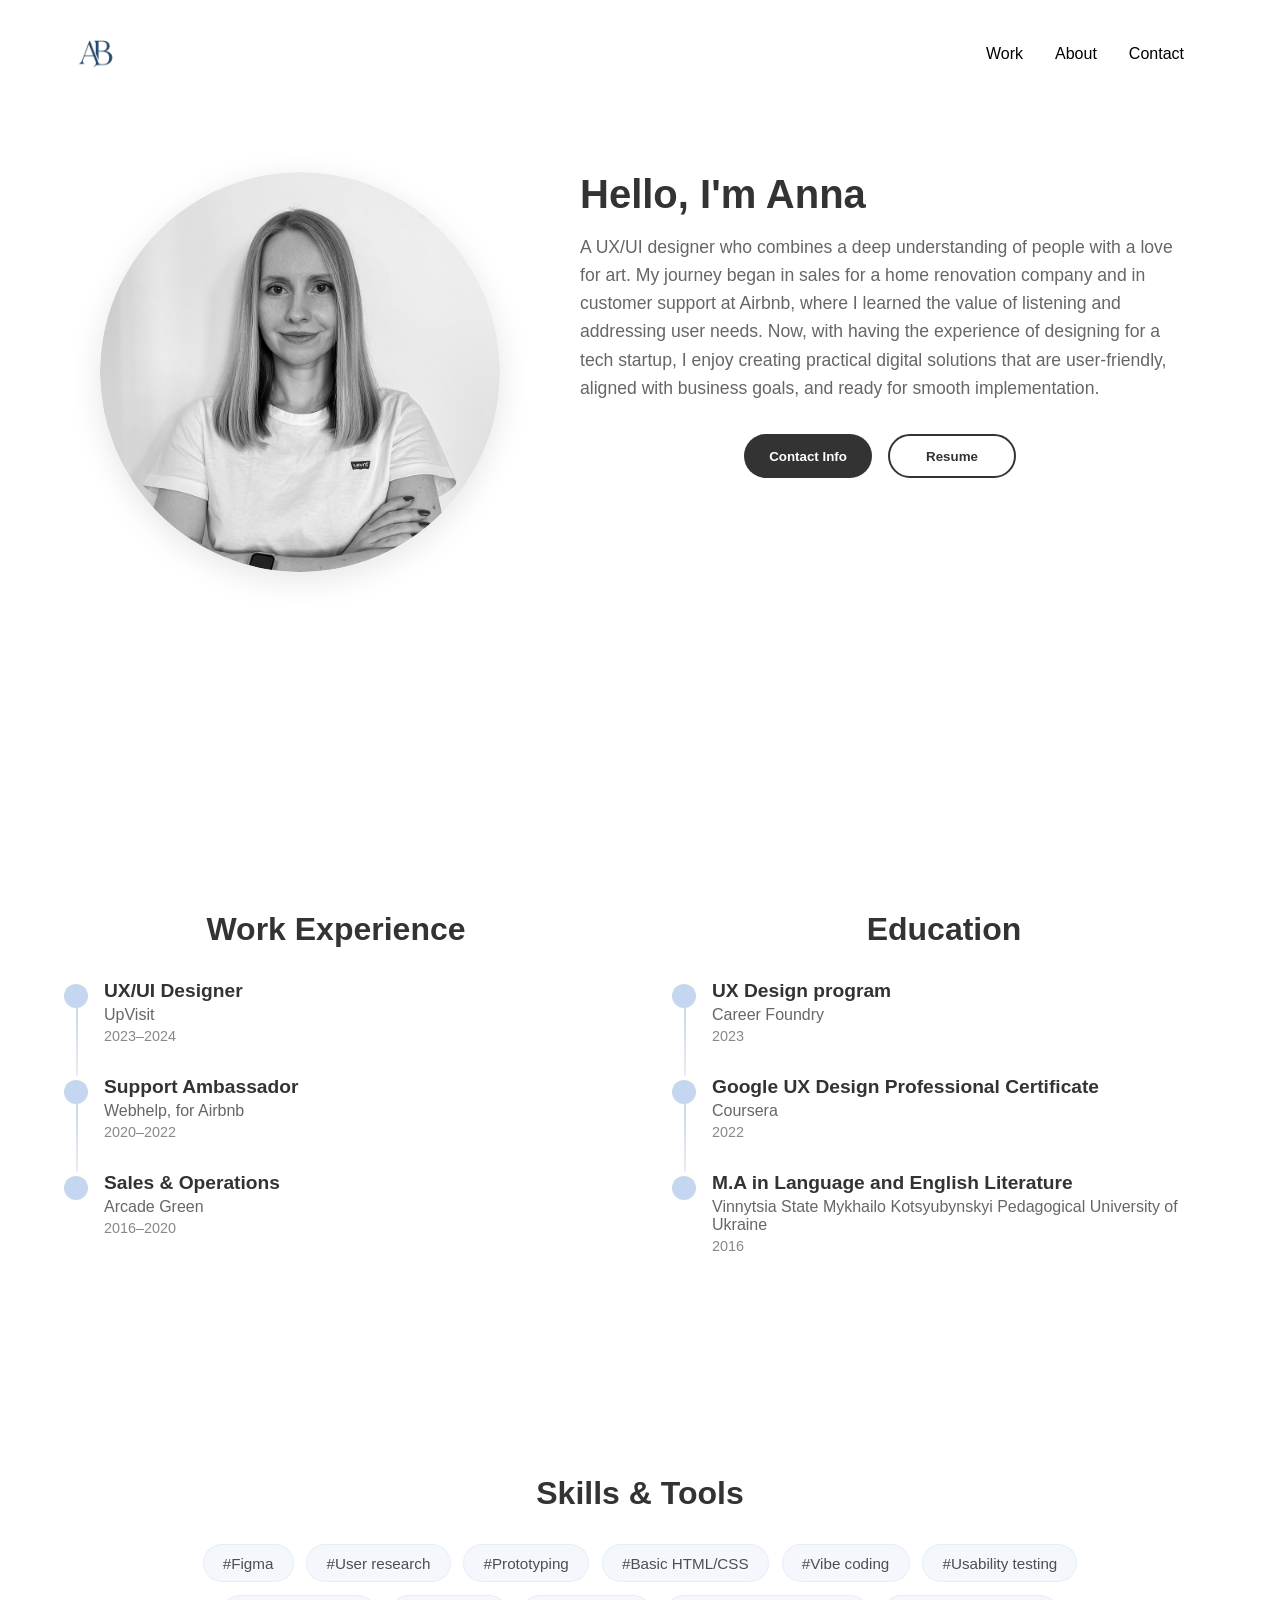
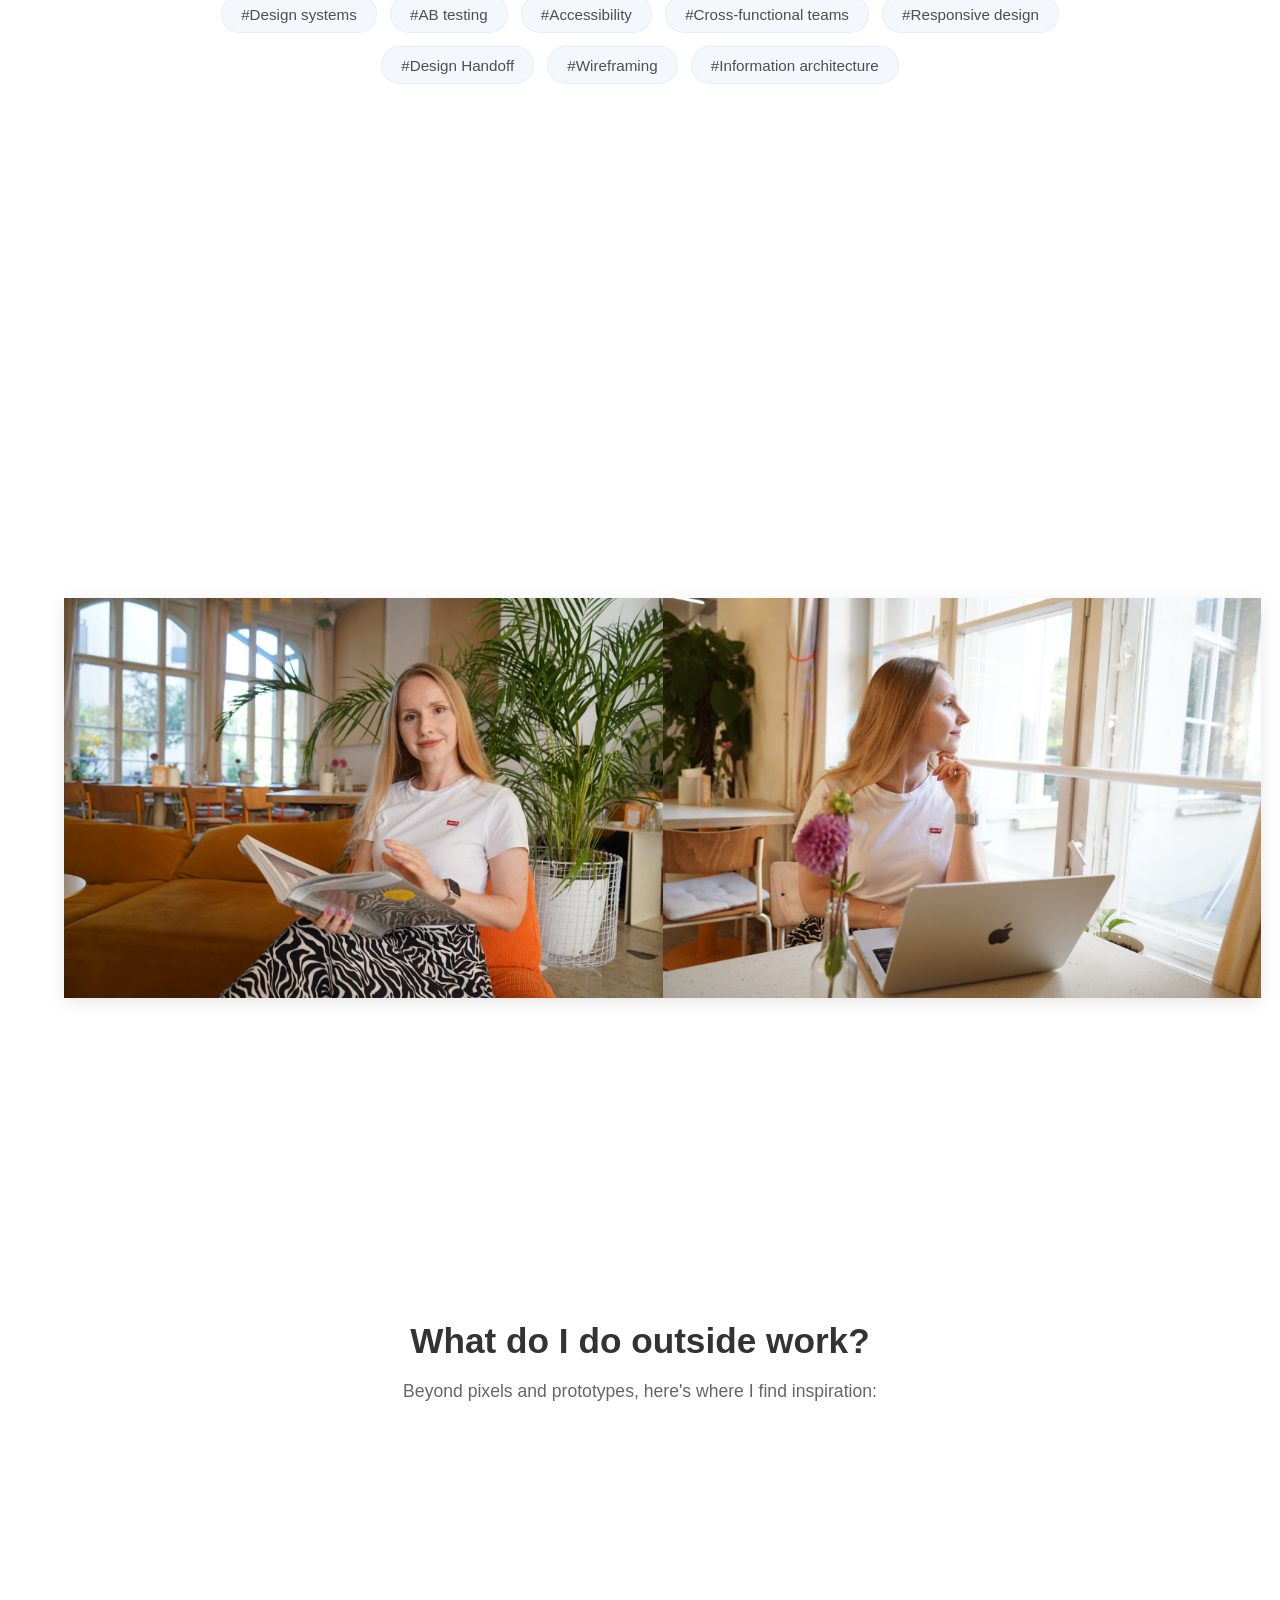
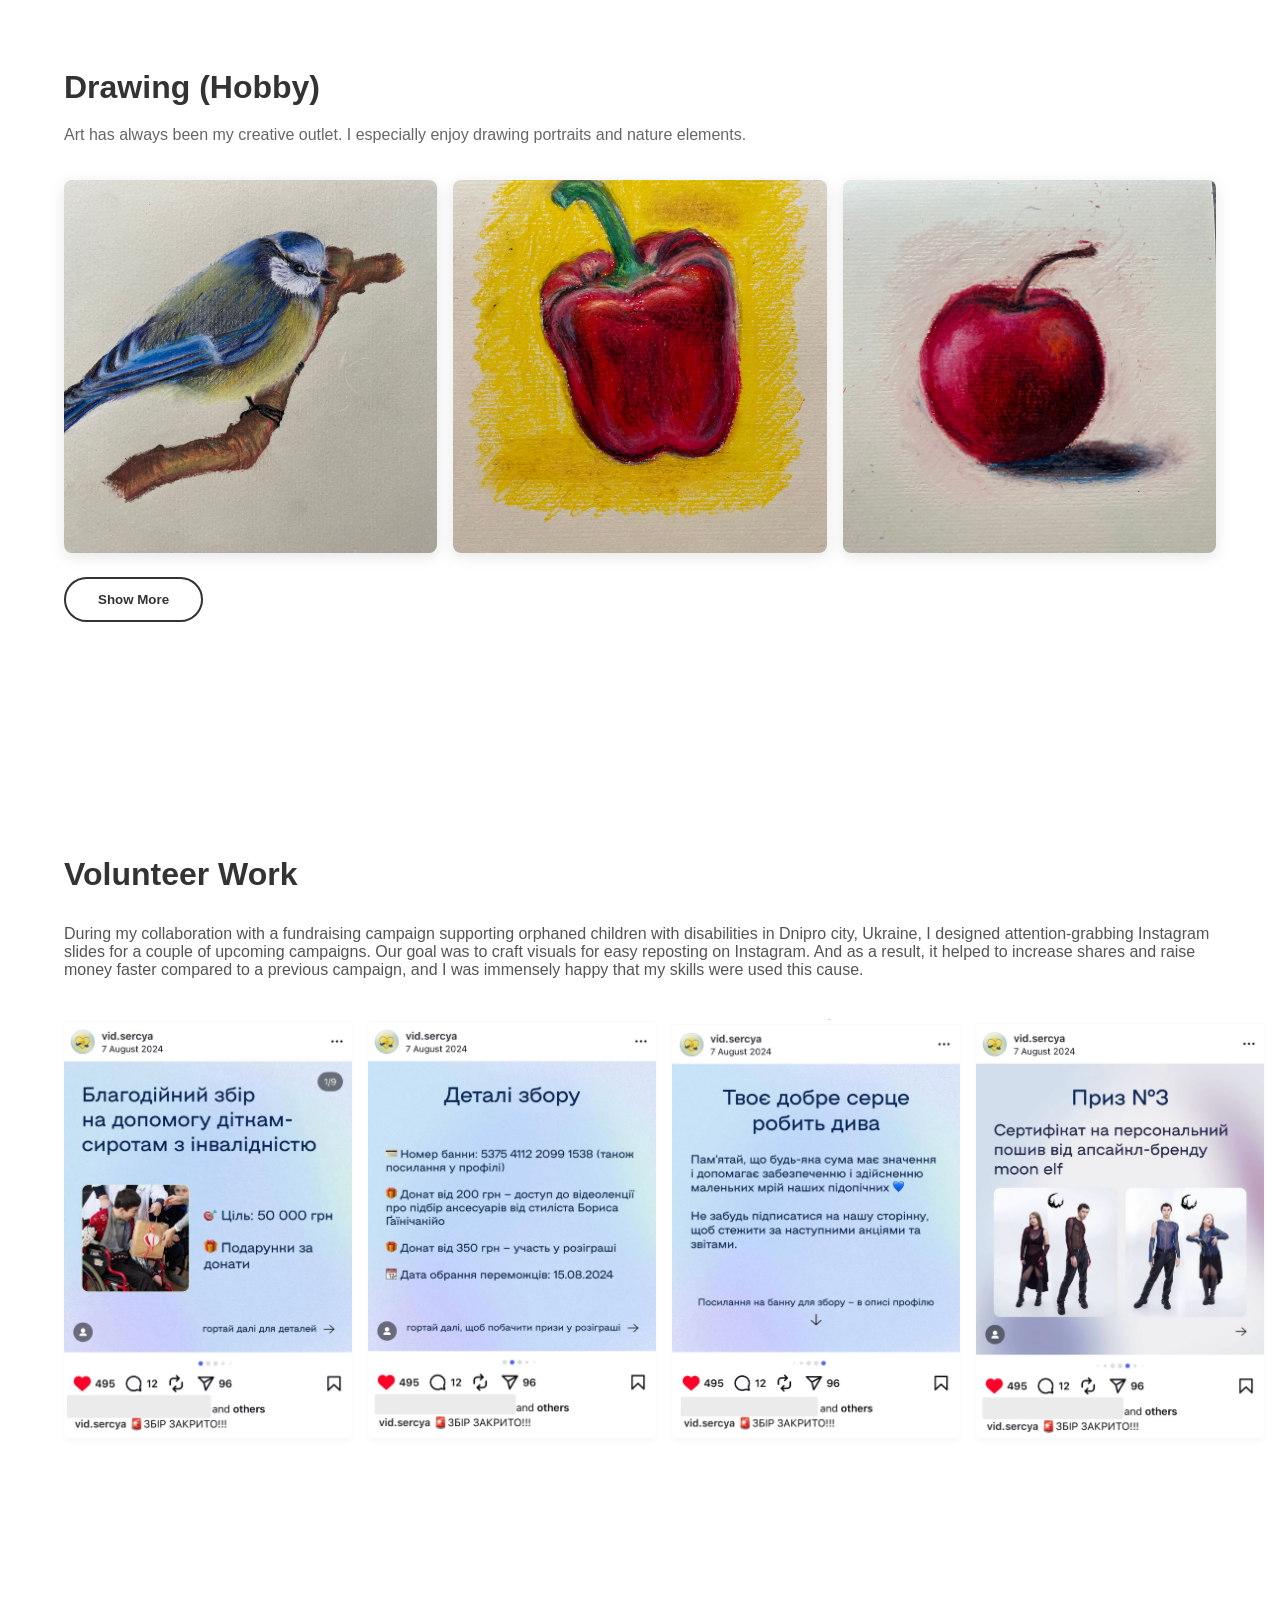
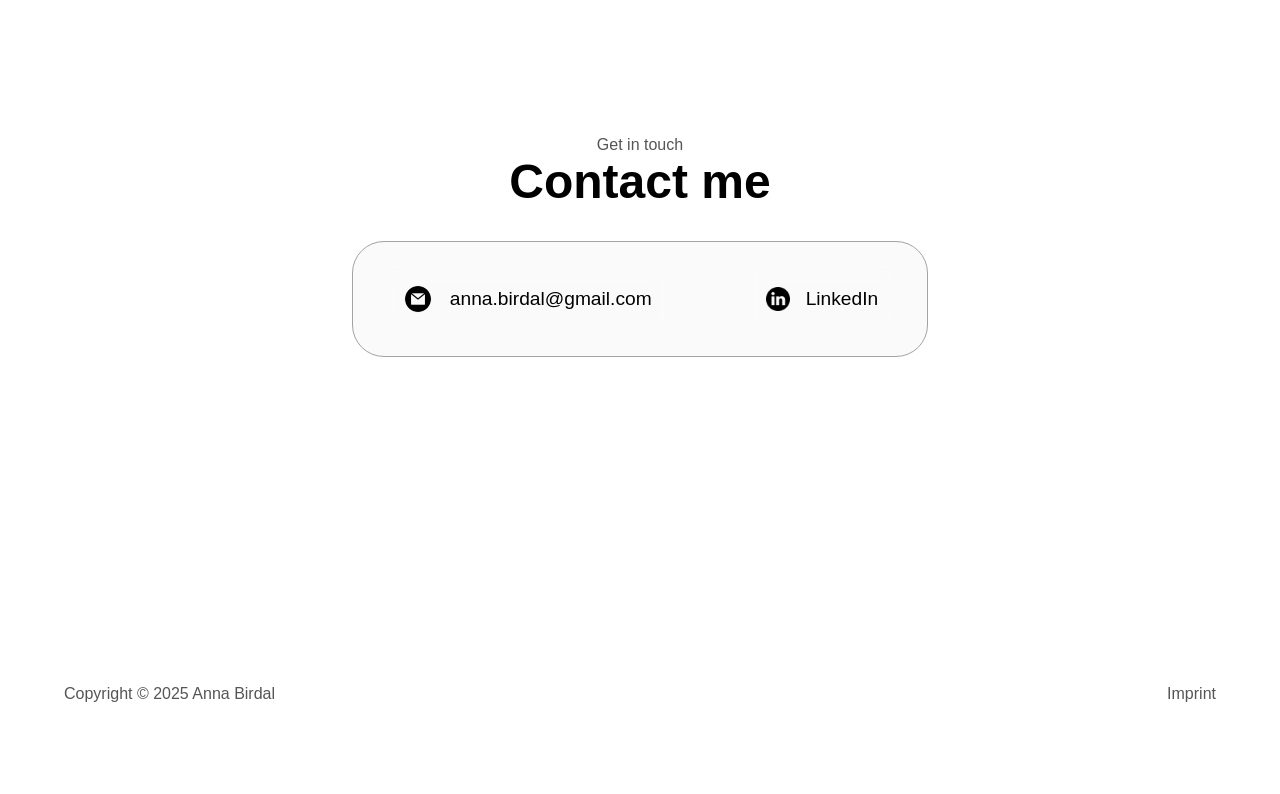
==== commit 3e0ff7b0: "Updated survey page and contact box" ====
--- a/about.html
+++ b/about.html
@@ -6,7 +6,7 @@
     <title>About Anna Birdal | UX/UI Designer</title>
     <meta name="description" content="Learn more about Anna Birdal, a Berlin-based UX/UI designer passionate about building accessible digital SaaS products with empathy and understanding.">
     <meta name="author" content="Anna Birdal">
-    <link rel="icon" type="image/x-icon" href="assets/logos/favicon_io 3/favicon.ico">
+    <link rel="icon" type="image/x-icon" href="assets/logos/favicon.ico">
     <link rel="stylesheet" href="style.css" />
     <link rel="stylesheet" href="mediaqueries.css" />
     <style>
@@ -510,6 +510,8 @@
         .contact-info-container {
             display: flex;
             align-items: center;
+            
+            
             gap: 1rem;
             padding: 1rem 1.5rem;
             background: rgba(255, 255, 255, 0.15);
@@ -522,6 +524,15 @@
             width: 24px;
             height: 24px;
         }
+
+        
+
+    .icon contact-icon-email {
+        object-fit: cover;
+    width: 24px;
+    height: 24px;
+    }
+
 
         /* Mobile responsiveness */
         @media screen and (max-width: 768px) {
@@ -801,15 +812,15 @@
 
 <!-- Contact Section -->
 <section id="contact">
-    <p class="section__text__p1">Get in Touch</p>
-    <h1 class="title">Contact Me</h1>
+    <p class="section__text__p1">Get in touch</p>
+    <h1 class="title">Contact me</h1>
     <div class="contact-info-upper-container">
         <div class="contact-info-container">
-            <img src="assets/email.png" alt="Email icon" class="icon contact-icon email-icon" />
+            <img src="assets/icons/email.png" alt="Email icon" class="icon contact-icon-email" />
             <p><a href="mailto:anna.birdal@gmail.com">anna.birdal@gmail.com</a></p>
         </div>
         <div class="contact-info-container">
-            <img src="assets/linkedin.png" alt="linkedin icon" class="icon contact-icon" />
+            <img src="assets/icons/linkedin.png" alt="linkedin icon" class="icon contact-icon" />
             <p><a href="https://www.linkedin.com/annabirdal">LinkedIn</a></p>
         </div>
     </div>
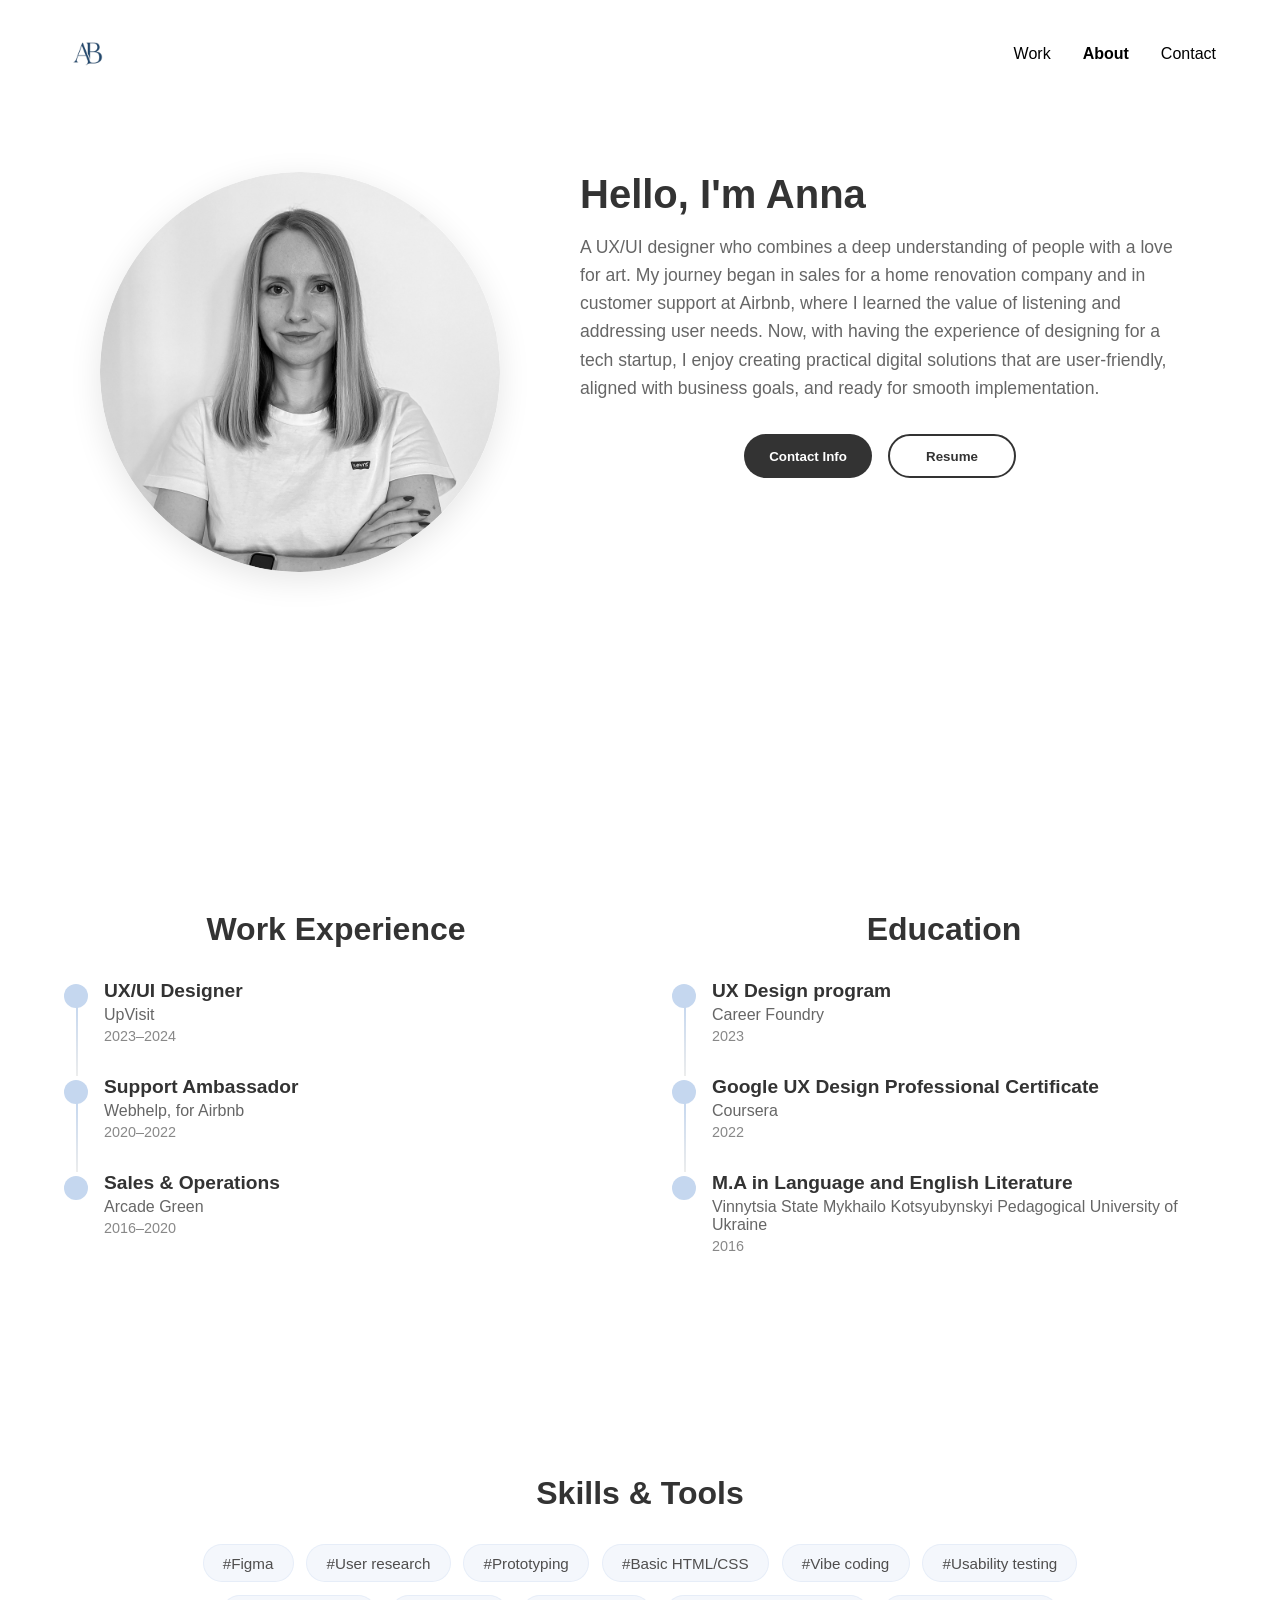
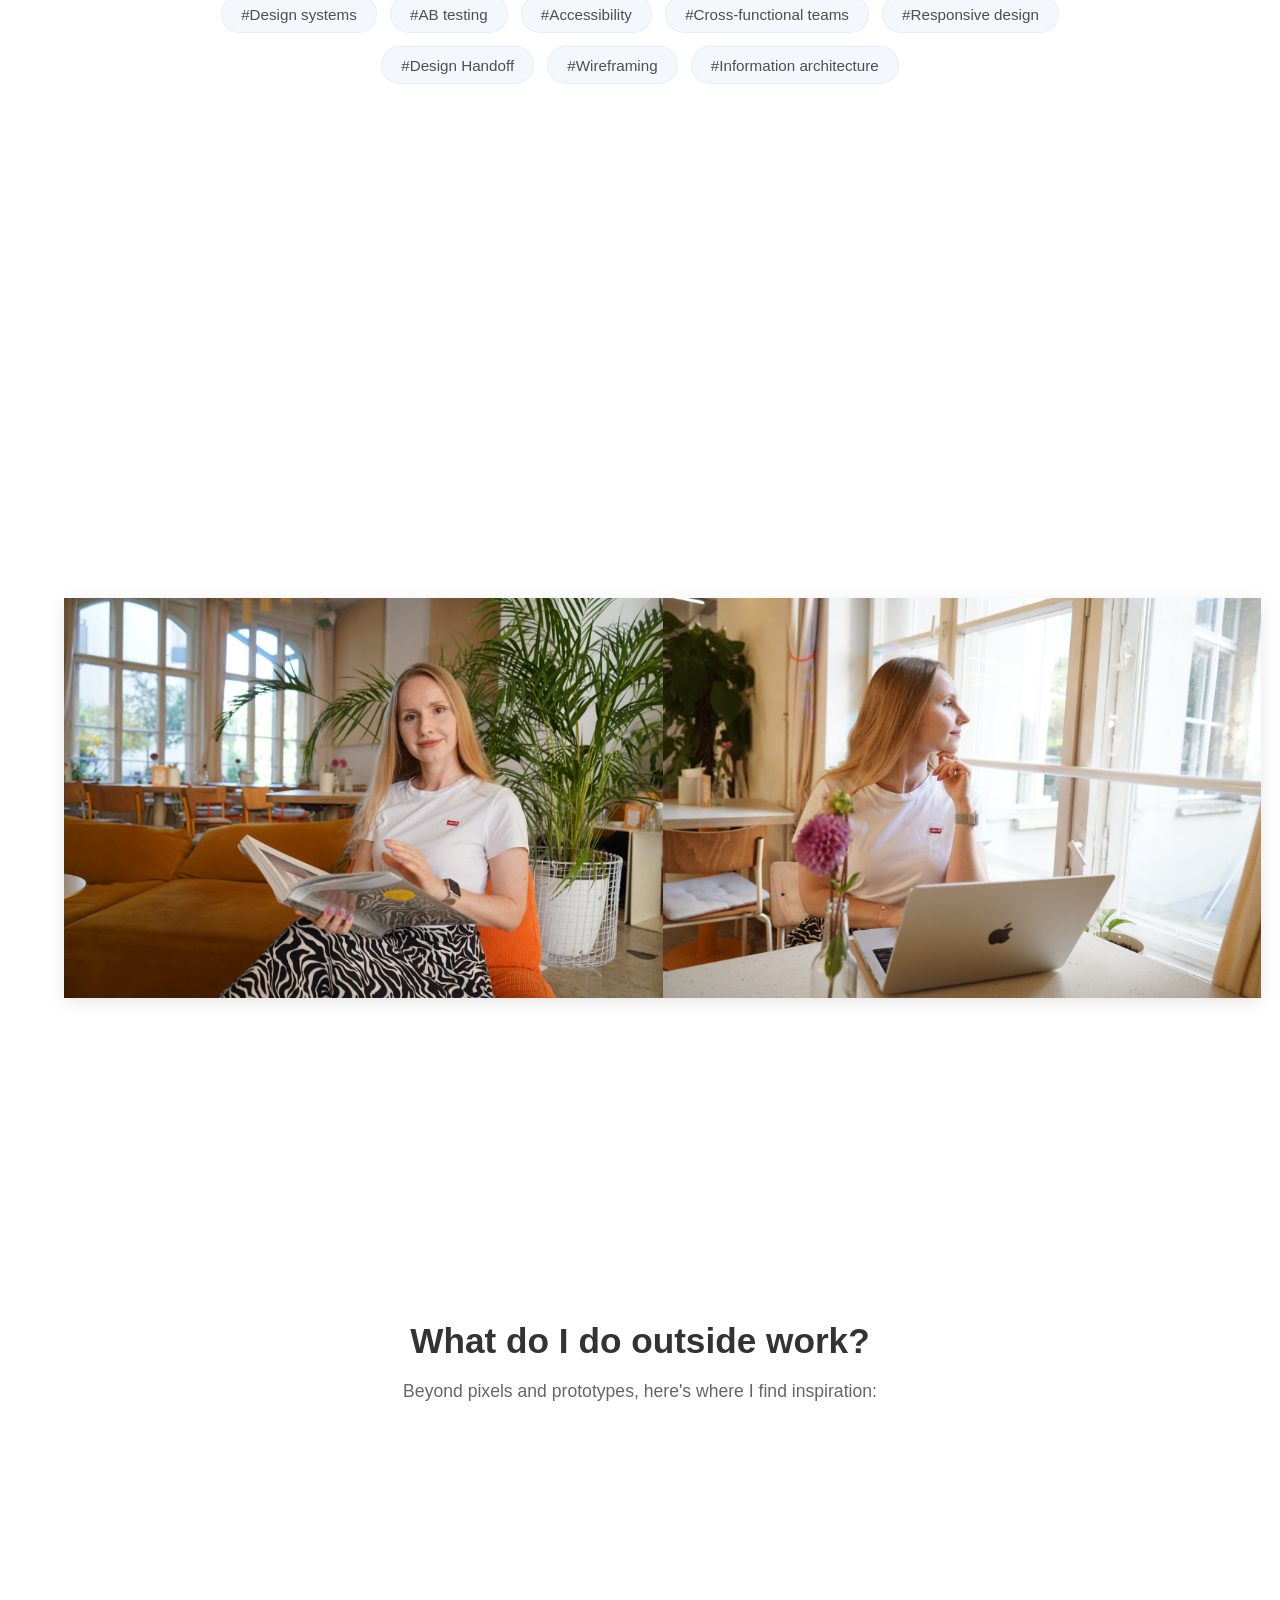
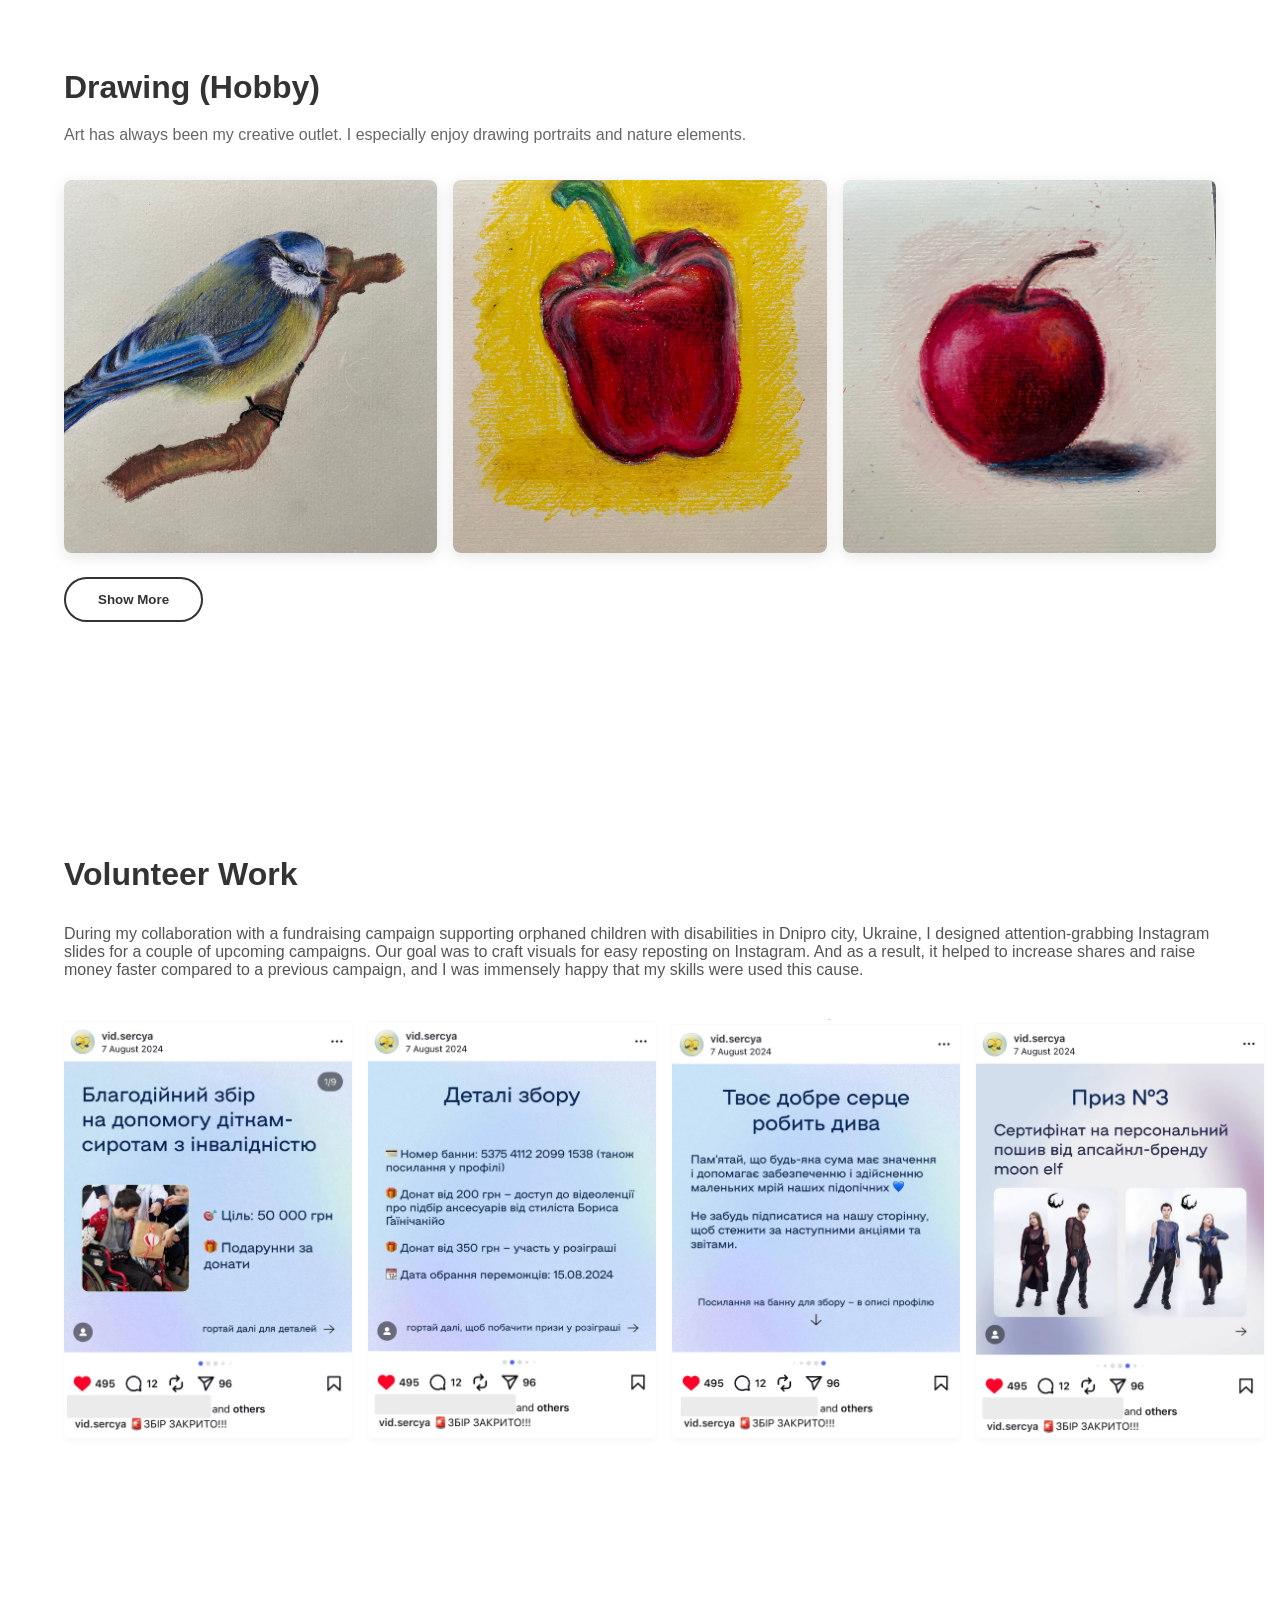
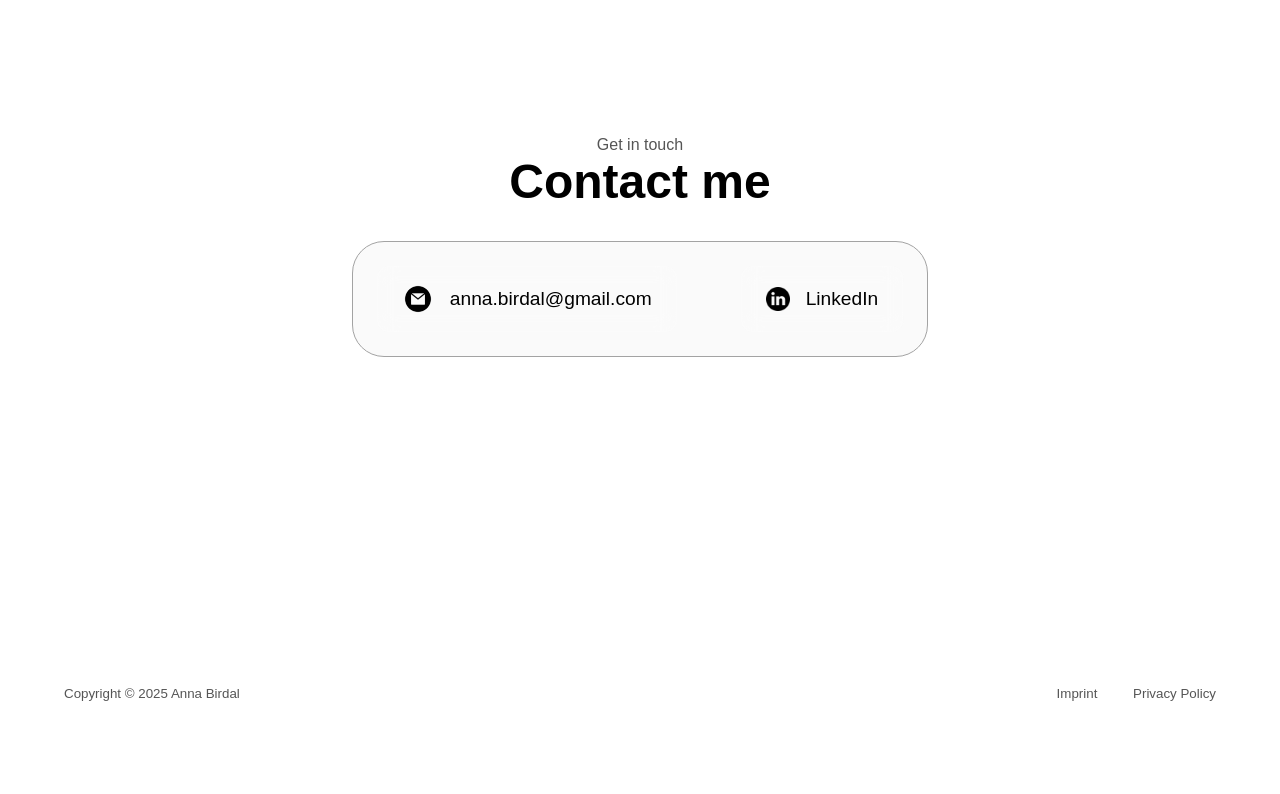
==== commit 4e7fbd3d: "Added matchmaking V1, frosed glass nav bar, privacy policy, edits in the survey cases study" ====
--- a/about.html
+++ b/about.html
@@ -609,11 +609,12 @@
 <!-- Desktop Navigation -->
 <nav id="desktop-nav">
     <div class="logo">
-        <img src="assets/logos/logo ab.png" alt="Anna's logo">
-    </div>
-    <div>
+            <a href="index.html">
+            <img src="assets/logos/logo ab.png" alt="Anna's logo">
+            </a>
+        </div>
         <ul class="nav-links">
-            <li><a href="index.html">Work</a></li>
+            <li><a href="index.html#projects">Work</a></li>
             <li><a href="about.html">About</a></li>
             <li><a href="#contact">Contact</a></li>
         </ul>
@@ -829,8 +830,13 @@
 <!-- Footer -->
     <footer>
     <p>Copyright &#169; 2025 Anna Birdal</p>
-    <p><a href="imprint.html">Imprint</a></p>
-</footer>
+    <p>
+        <a href="imprint.html">Imprint</a>
+        <span style="margin: 0 1rem;"></span>
+        <a href="privacy-policy.html">Privacy Policy</a>
+    </p>
+    </footer>
+    
 
 <script src="script.js"></script>
 
--- a/style.css
+++ b/style.css
@@ -26,23 +26,25 @@
     transition: all 300ms ease;
 }
 
-/* DESKTOP NAV - Updated with pill-shaped frosted glass effect */
+/* DESKTOP NAV - Full frosted glass effect */
 
 nav {
     display: flex;
     justify-content: space-between;
     align-items: center;
-    height: 12vh; /* Shorter navbar */
-    padding: 0 5%; /* Changed from 2rem to 5% to match content margins */
-    
+    height: 12vh; /* Same height */
+    padding: 0 5%;
     
     /* Sticky positioning */
     position: sticky;
     top: 0;
     z-index: 1000;
     
-    /* Remove background from nav itself */
-    background: transparent;
+    /* Full frosted glass background */
+    background: rgba(255, 255, 255, 0.8);
+    backdrop-filter: blur(12px);
+    -webkit-backdrop-filter: blur(12px);
+    
     
     /* Smooth transition */
     transition: all 0.3s ease;
@@ -50,8 +52,9 @@
 
 .nav-links li {
     list-style: none;
-    margin: 0; /* Remove default margin */
-    padding: 0; /* Remove default padding */}
+    margin: 0;
+    padding: 0;
+}
 
 .nav-links {
     display: flex;
@@ -61,26 +64,25 @@
     font-size: 1rem;
     margin: 0;
     
-    /* Pill-shaped frosted glass background */
-    background: rgba(255, 255, 255, 0.8);
-    backdrop-filter: blur(12px);
-    -webkit-backdrop-filter: blur(12px);
-    
-    /* Pill shape */
-    border-radius: 50px;
-    padding: 0.8rem 2rem;
+    /* Remove the pill background since nav has it now */
+    background: none;
+    backdrop-filter: none;
+    -webkit-backdrop-filter: none;
+    
+    /* Remove pill shape */
+    border-radius: 0;
+    padding: 0;
     
     /* Smooth transition */
     transition: all 0.3s ease;
 }
 
 /* Optional: Enhanced effect when scrolled */
-nav.scrolled .nav-links {
+nav.scrolled {
     background: rgba(255, 255, 255, 0.95);
     backdrop-filter: blur(15px);
     -webkit-backdrop-filter: blur(15px);
-    box-shadow: 0 4px 30px rgba(0, 0, 0, 0.15);
-    padding: 0.6rem 1.8rem; /* Slightly smaller when scrolled */
+    
 }
 
 a {
@@ -96,45 +98,62 @@
     text-decoration-color: rgb(181, 181, 181);
 } 
 
+/* Active navigation state */
+.nav-links a.active {
+    font-weight: 600; /* Bold text for active page */
+    color: black;
+    position: relative;
+}
+
+
+
 .logo {
     display: flex;
     align-items: center;
     height: 100%;
 }
 
+.logo a {
+    display: flex;
+    align-items: center;
+    height: 100%;
+    text-decoration: none;
+    cursor: pointer;
+}
+
+.logo a:hover {
+    text-decoration: none;
+}
+
 .logo img {
-    height: 56px;
-    width: 56px;
+    height: 48px; /* Reduced from 56px to fit better */
+    width: 48px;
     object-fit: contain;
-    transition: transform 0.3s ease; /* Added smooth hover effect */
-
-    /* Add white circular background */
-    background: white;
-    border-radius: 50%;
-    padding: 4px;
-  
+    transition: transform 0.3s ease;
+
+   
 }
 
 .logo img:hover {
-    transform: scale(1.05); /* Subtle hover animation */
-    cursor: default;
-}
-
-
+    transform: scale(1.05);
+    cursor: pointer;
+}
 
 /* HAMBURGER MENU */
 
 #hamburger-nav {
     display: none;
-    /* Add sticky properties for mobile too */
     position: sticky;
     top: 0;
     z-index: 1000;
+    height: 12vh; /* Same height as desktop */
+    
+    /* Full frosted glass effect */
     background: rgba(255, 255, 255, 0.8);
     backdrop-filter: blur(12px);
     -webkit-backdrop-filter: blur(12px);
     box-shadow: 0 4px 20px rgba(0, 0, 0, 0.1);
-    padding: 0 5%; /* Match desktop nav padding */
+    padding: 0 5%;
 }
 
 .hamburger-menu {
@@ -215,6 +234,14 @@
     transform: none;
 }
 
+/* Hamburger menu active state */
+.menu-links a.active {
+    font-weight: 700;
+    color: black;
+    background: rgba(0, 0, 0, 0.05);
+    border-radius: 8px;
+}
+
 /* SECTIONS */
 
 section {
@@ -438,7 +465,7 @@
     background: rgba(255, 255, 255, 0.15);
     backdrop-filter: blur(20px);
     -webkit-backdrop-filter: blur(20px);
-    border: 1px solid rgba(255, 255, 255, 0.2);
+    
     border-radius: 24px;
     padding: 0; /* Remove padding to let image fill top */
     transition: all 0.4s cubic-bezier(0.4, 0, 0.2, 1);
@@ -464,7 +491,7 @@
 .project-card:hover {
     transform: translateY(-12px) scale(1.03);
     background: rgba(255, 255, 255, 0.25);
-    border: 1px solid rgba(255, 255, 255, 0.3);
+   
     box-shadow: 0 25px 50px -12px rgba(59, 130, 246, 0.3);
     text-decoration: none;       /* still no underline on hover */
 }
@@ -747,6 +774,130 @@
             margin-bottom: 2rem;
         }
 
+/* ========================================
+   CASE STUDY LIST & CAPTION STYLES
+   ======================================== */
+
+/* More padding for ordered lists */
+.case-study-container ol {
+    margin-left: 2rem;
+    padding-left: 1rem;
+    margin-top: 1rem;
+    margin-bottom: 1.5rem;
+}
+
+/* More padding for unordered lists */
+.case-study-container ul {
+    margin-left: 2rem;
+    padding-left: 1rem;
+    margin-top: 1rem;
+    margin-bottom: 1.5rem;
+}
+
+.challenge-column ul {
+    margin-left: 1.5rem;
+    padding-left: 1rem;
+}
+
+.version-section ul {
+    margin-left: 2rem;
+    padding-left: 1rem;
+}
+
+/* Light grey captions for images */
+.image-caption {
+    color: #999;
+    font-size: 0.9rem;
+    font-style: italic;
+    text-align: center;
+    margin-top: 0.5rem;
+}
+
+/* Iteration section lists */
+.iteration-content ul,
+.iteration-content ol {
+    margin-left: 1.5rem;
+    padding-left: 1rem;
+}
+
+/* Mobile adjustments */
+@media screen and (max-width: 768px) {
+    .case-study-container ol,
+    .case-study-container ul {
+        margin-left: 1rem;
+        padding-left: 0.5rem;
+    }
+}        
+
+/* Profile steps row layout */
+.profile-steps-row {
+    display: grid;
+    grid-template-columns: repeat(4, 1fr);
+    gap: 1.5rem;
+    margin: 2rem 0;
+    width: 100%;
+}
+
+.profile-step-item {
+    width: 100%;
+    height: 100%;
+    display: flex;
+    align-items: stretch;
+}
+
+.profile-step-item img,
+.profile-step-item video {
+    width: 100%;
+    height: 100%;
+    object-fit: cover;
+    border-radius: 12px;
+    display: block;
+}
+
+/* Responsive adjustments */
+@media screen and (max-width: 1024px) {
+    .profile-steps-row {
+        grid-template-columns: repeat(2, 1fr);
+        gap: 1rem;
+    }
+}
+
+@media screen and (max-width: 600px) {
+    .profile-steps-row {
+        grid-template-columns: 1fr;
+        gap: 1rem;
+    }
+}
+
+/* Make all links in case study content more visible for accessibility */
+/* BUT exclude footer links */
+.case-study-container a:not(footer a) {
+    text-decoration: underline;
+    font-weight: 600;
+    color: rgb(96, 96, 96); 
+    text-underline-offset: 5px;
+}
+
+.case-study-container a:not(footer a):hover {
+    text-decoration: underline;
+    color: rgb(109, 109, 109); 
+}
+
+/* Ensure links remain visible when they're within highlighted text */
+.highlighted-text a {
+    text-decoration: underline;
+    font-weight: 700; /* Extra bold within highlights */
+}
+
+/* Keep button-style links unchanged */
+.case-study-container .next-button,
+.case-study-container .prototype-link {
+    text-decoration: none; /* Remove underline from button-style links */
+    font-weight: 600; /* Keep existing weight */
+}
+
+
+
 /* FOOTER */
 
 footer {
@@ -766,6 +917,7 @@
     text-align: center;
     font-family: 'Nexa', sans-serif; /* Ensure consistent font */
     margin: 0; /* Remove default margins */
+    font-size: smaller;
 }
 
 footer a {
@@ -773,10 +925,65 @@
     color: rgb(85, 85, 85); /* Match the gray text color */
     text-decoration: none;
     transition: all 300ms ease;
-}
+    position: relative; /* Add this for the underline effect */
+}
+
 
 footer a:hover {
-    color: black;
-    text-decoration: none;
-    text-underline-offset: 0.3rem;
-}
+    color: grey;
+    text-decoration: underline;
+    text-underline-offset: 1rem;
+    text-decoration-color: rgb(181, 181, 181);
+}
+
+/* Add the underline effect that matches navbar behavior */
+footer a::after {
+    content: "";
+    width: 0;
+    height: 2px;
+    position: absolute;
+    transition: width 0.3s ease;
+}
+
+footer a:hover::after {
+    width: 100%;
+}
+
+/* Desktop: side by side layout */
+@media screen and (min-width: 769px) {
+    footer {
+        flex-direction: row;
+        justify-content: space-between;
+        gap: 0;
+    }
+}
+
+/* Mobile: stack vertically with better spacing */
+@media screen and (max-width: 768px) {
+    footer {
+        padding: 2rem 3%;
+        gap: 0.8rem;
+    }
+    
+    footer p {
+        font-size: 0.85rem;
+    }
+}
+
+@media screen and (max-width: 480px) {
+    footer {
+        padding: 1.5rem 2%;
+        margin-top: 2rem;
+        margin-bottom: 2rem;
+    }
+    
+    footer p {
+        font-size: 0.8rem;
+    }
+    
+    /* Stack links vertically on very small screens if needed */
+    footer p:last-child {
+        display: flex;
+        flex-direction: column;
+        gap: 0.5rem;}
+    }
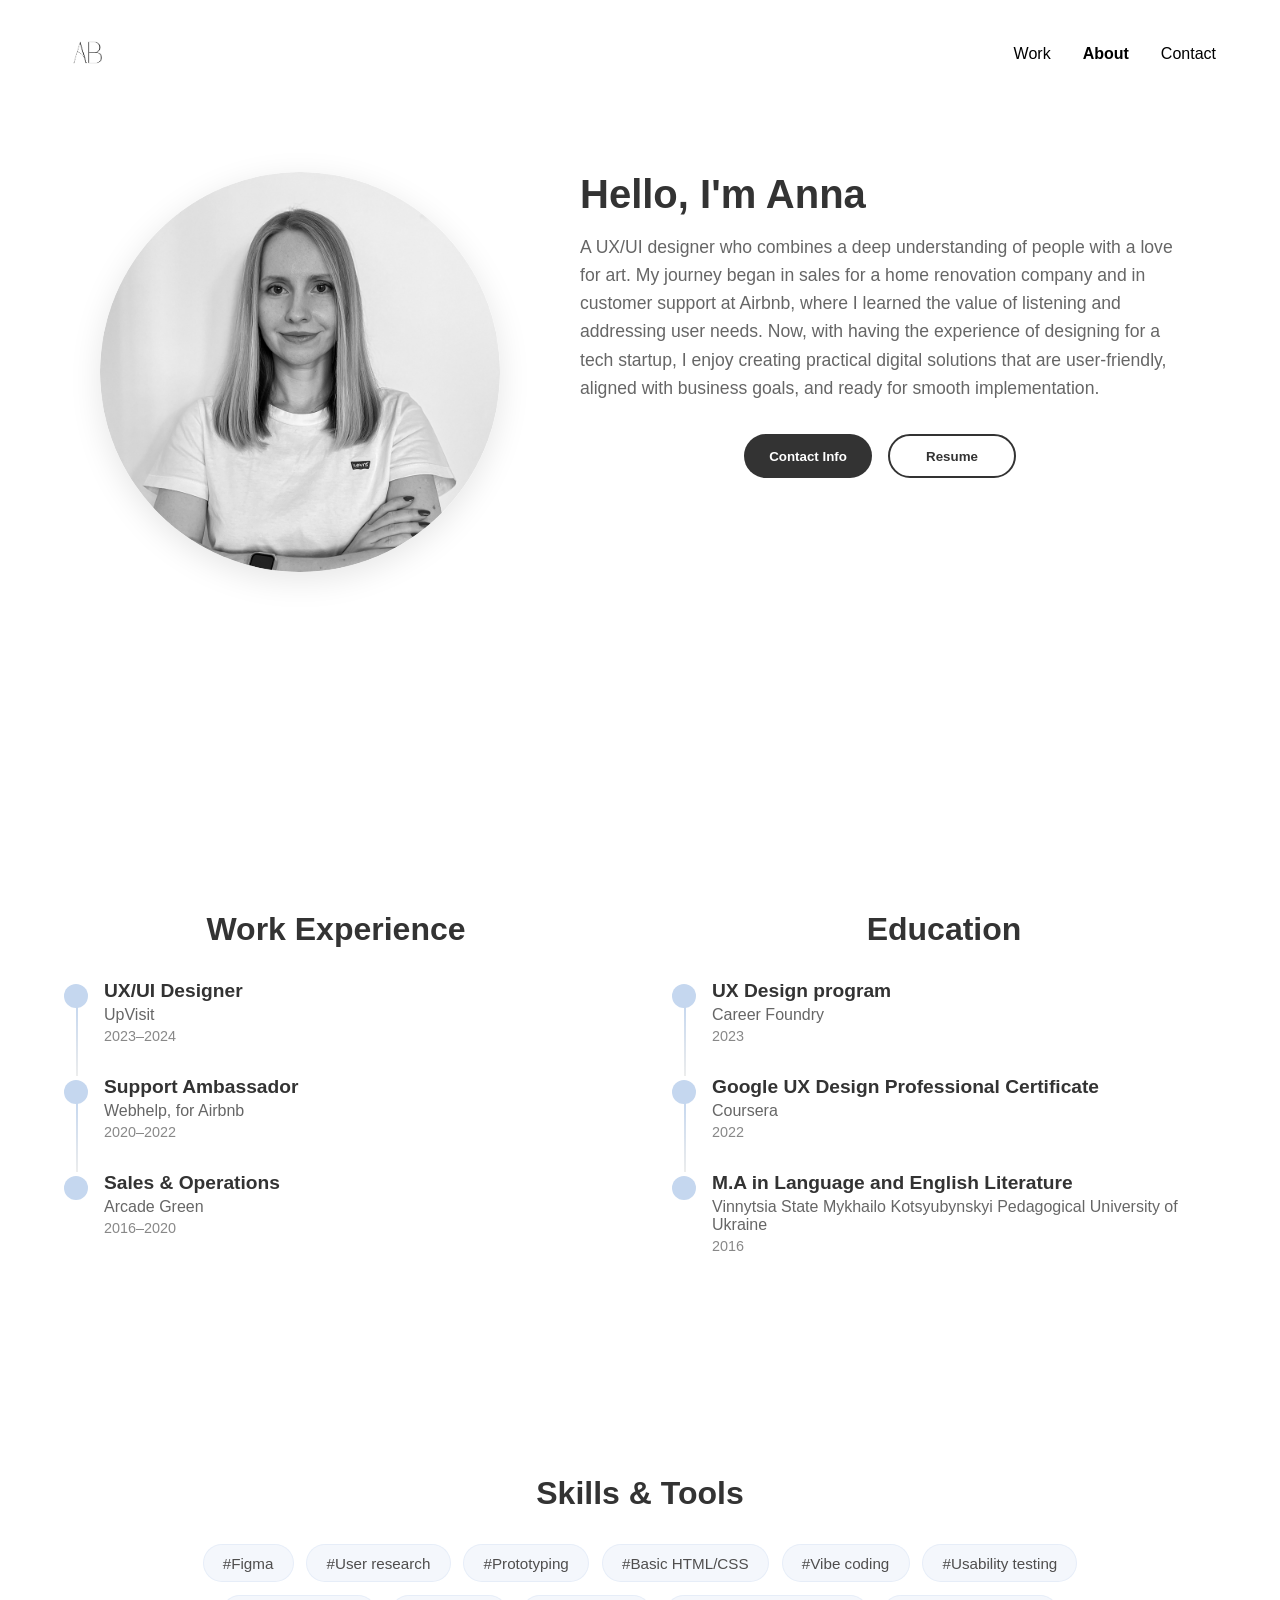
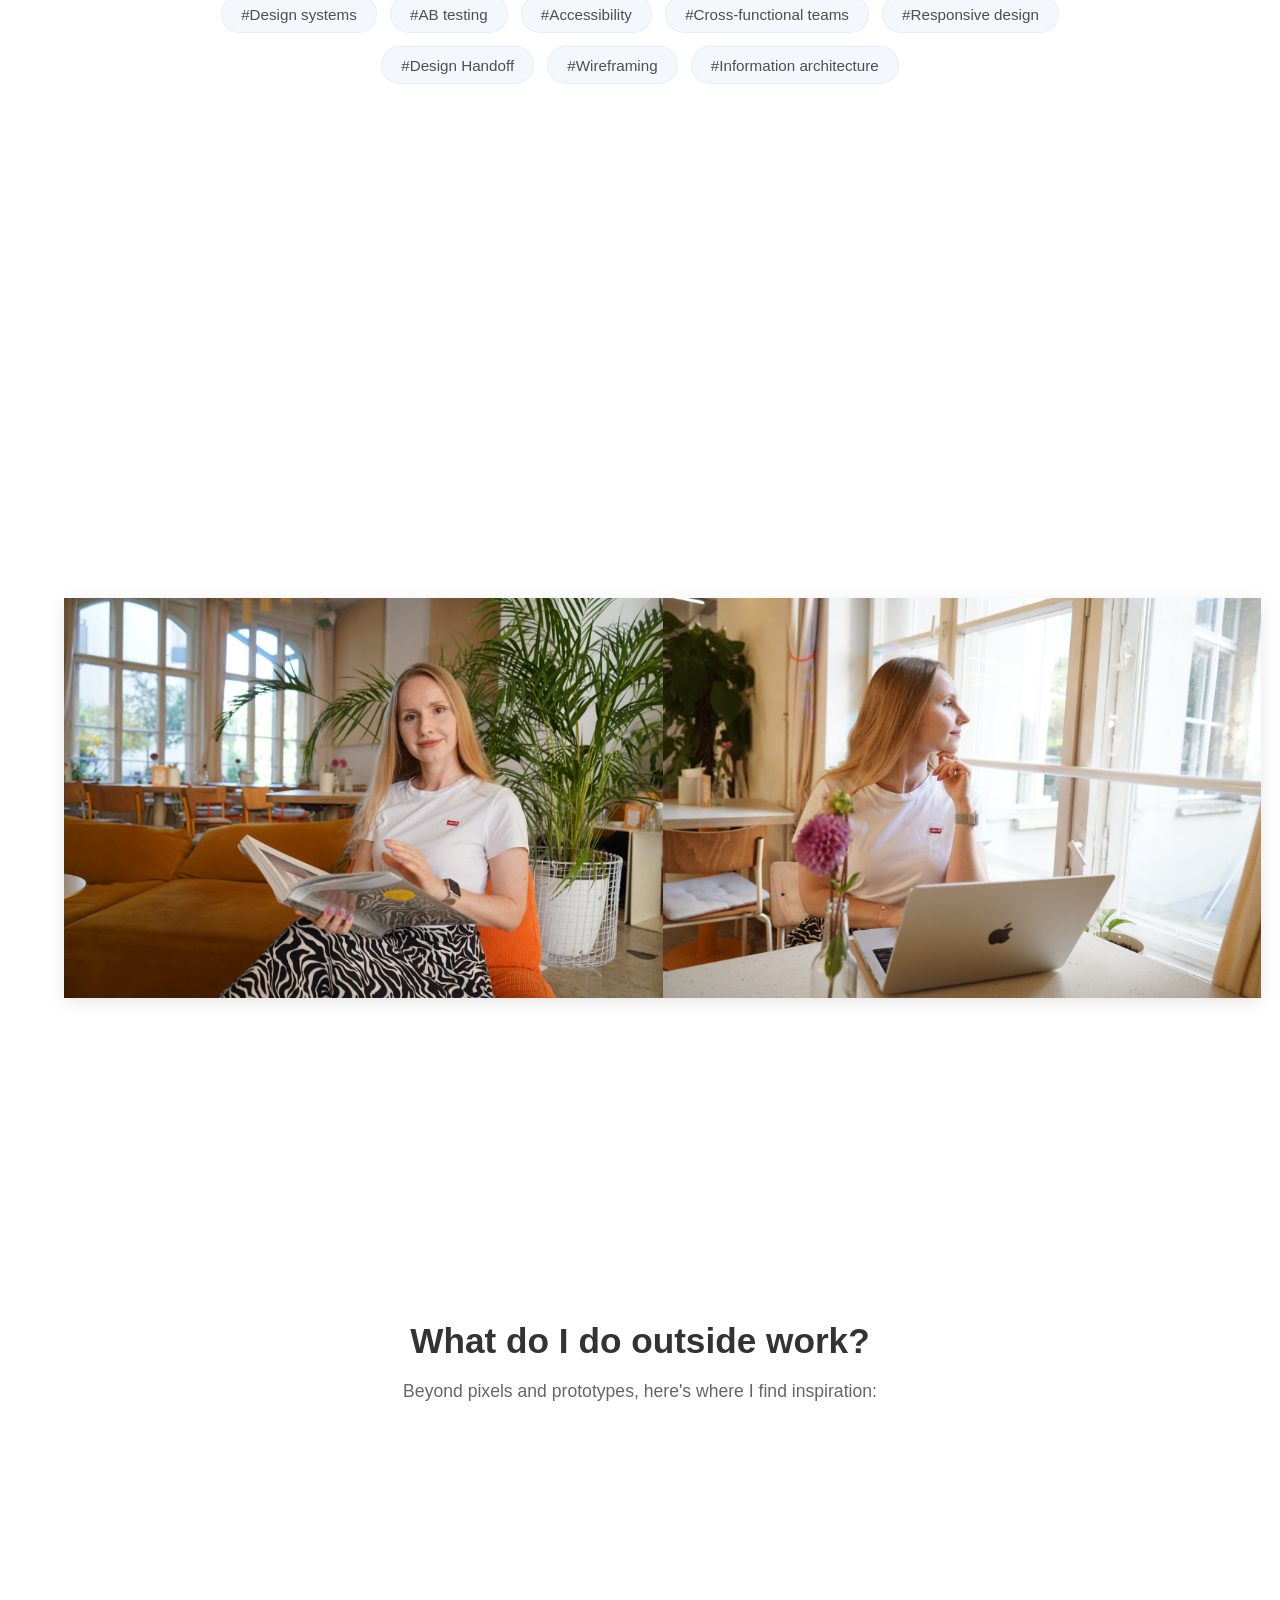
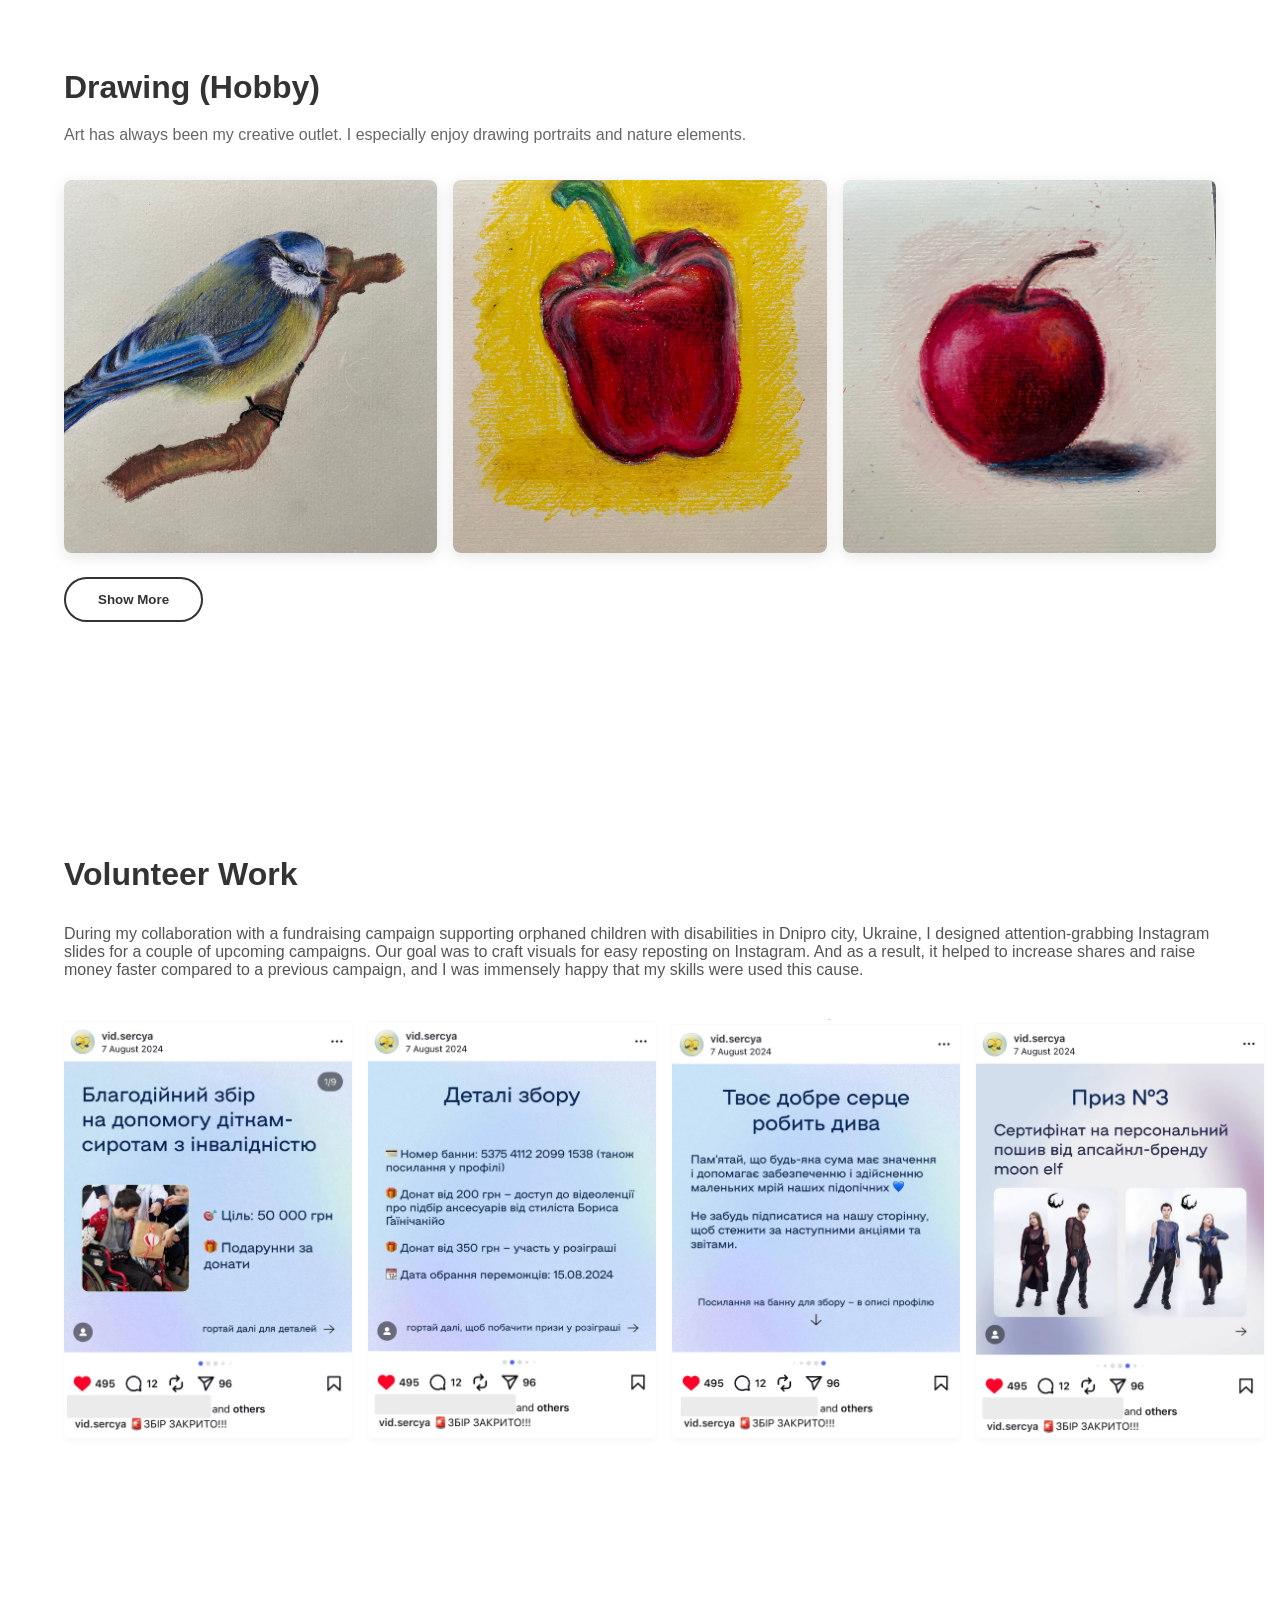
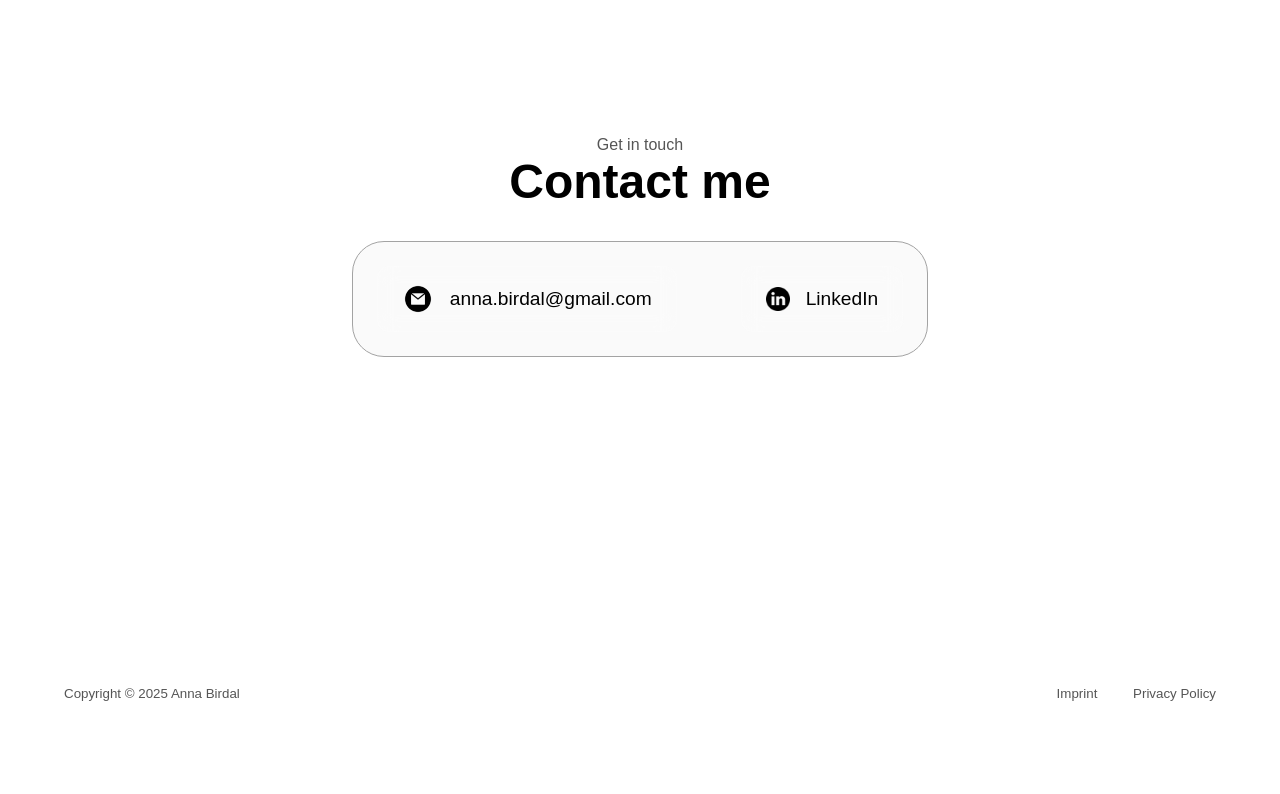
==== commit 6a721677: "updated logo, MM, landing page" ====
--- a/about.html
+++ b/about.html
@@ -525,8 +525,6 @@
             height: 24px;
         }
 
-        
-
     .icon contact-icon-email {
         object-fit: cover;
     width: 24px;
@@ -610,7 +608,7 @@
 <nav id="desktop-nav">
     <div class="logo">
             <a href="index.html">
-            <img src="assets/logos/logo ab.png" alt="Anna's logo">
+            <img src="assets/logos/logo V3 no bg.png" alt="Anna's logo">
             </a>
         </div>
         <ul class="nav-links">
@@ -631,7 +629,7 @@
             <span></span>
         </div>
         <div class="menu-links">
-            <li><a href="index.html" onclick="toggleMenu()">Work</a></li>
+            <li><a href="index.html#projects" onclick="toggleMenu()">Work</a></li>
             <li><a href="about.html" onclick="toggleMenu()">About</a></li>
             <li><a href="#contact" onclick="toggleMenu()">Contact</a></li>
         </div>
@@ -655,7 +653,7 @@
                 <button class="btn btn-color-1" onclick="location.href='#contact'">
                     Contact Info
                 </button>
-                <button class="btn btn-color-2" onclick="window.open('assets/Anna_Birdal-UX_resume.pdf')">
+                <button class="btn btn-color-2" onclick="window.open('assets/Anna_Birdal_UX-UI-designer-resume.pdf')">
                     Resume
                 </button>
             </div>
@@ -822,7 +820,7 @@
         </div>
         <div class="contact-info-container">
             <img src="assets/icons/linkedin.png" alt="linkedin icon" class="icon contact-icon" />
-            <p><a href="https://www.linkedin.com/annabirdal">LinkedIn</a></p>
+            <p><a href="https://www.linkedin.com/in/annabirdal/">LinkedIn</a></p>
         </div>
     </div>
 </section>
--- a/style.css
+++ b/style.css
@@ -1,6 +1,14 @@
 /* GENERAL */
 
 @import url('https://fonts.cdnfonts.com/css/nexa-bold'); 
+@import url('https://fonts.cdnfonts.com/css/lato?weights=300,400,250, 275');
+
+@import url('https://fonts.googleapis.com/css2?family=Quicksand:wght@300..700&display=swap');
+
+
+                
+
+                
                 
 * {
     margin: 0;
@@ -466,7 +474,7 @@
     backdrop-filter: blur(20px);
     -webkit-backdrop-filter: blur(20px);
     
-    border-radius: 24px;
+    border-radius: none;
     padding: 0; /* Remove padding to let image fill top */
     transition: all 0.4s cubic-bezier(0.4, 0, 0.2, 1);
     cursor: pointer;
@@ -492,7 +500,7 @@
     transform: translateY(-12px) scale(1.03);
     background: rgba(255, 255, 255, 0.25);
    
-    box-shadow: 0 25px 50px -12px rgba(59, 130, 246, 0.3);
+    box-shadow: 0 25px 50px -12px rgba(73, 137, 239, 0.3);
     text-decoration: none;       /* still no underline on hover */
 }
 
@@ -505,7 +513,7 @@
     position: relative;
     width: 100%;
     height: 200px; /* Reduced height for landscape look */
-    border-radius: 24px 24px 0 0; /* Only top corners rounded */
+    border-radius: none; /* Only top corners rounded 24 24 0 0 */
     overflow: hidden;
     margin-bottom: 0; /* No margin since text goes below */
 }
@@ -896,6 +904,93 @@
     font-weight: 600; /* Keep existing weight */
 }
 
+/* About me page */
+/* Tablet - Stack vertically */
+@media screen and (max-width: 1024px) {
+    .profile-container {
+        grid-template-columns: 1fr;
+        gap: 2rem;
+        margin: 3rem 4%;
+        padding: 2.5rem;
+        text-align: center;
+    }
+
+    .profile-image {
+        max-width: 280px;
+    }
+
+    .profile-content {
+        align-items: center;
+    }
+
+    .intro-text {
+        text-align: center;
+    }
+
+    .btn-container {
+        justify-content: center;
+    }
+}
+
+/* Mobile - Optimized for small screens */
+@media screen and (max-width: 768px) {
+    .profile-container {
+        grid-template-columns: 1fr;
+        margin: 2rem 3%;
+        padding: 2rem 1.5rem;
+        gap: 1.5rem;
+        border-radius: 16px;
+    }
+
+    .profile-image {
+        max-width: 240px;
+    }
+
+    .profile-content {
+        gap: 1.25rem;
+    }
+
+    .intro-text {
+        font-size: 1rem;
+        line-height: 1.6;
+    }
+
+    .btn-container {
+        flex-direction: column;
+        width: 100%;
+        gap: 0.75rem;
+    }
+
+    .btn {
+        width: 100%;
+        padding: 0.75rem 1.5rem;
+    }
+}
+
+/* Extra small mobile */
+@media screen and (max-width: 480px) {
+    .profile-container {
+        margin: 1.5rem 2%;
+        padding: 1.5rem 1rem;
+    }
+
+    .profile-image {
+        max-width: 200px;
+    }
+
+    .profile-content h1 {
+        font-size: 1.75rem;
+    }
+
+    .intro-text {
+        font-size: 0.9375rem;
+    }
+
+    .btn {
+        padding: 0.625rem 1.25rem;
+        font-size: 0.9375rem;
+    }
+}
 
 
 /* FOOTER */
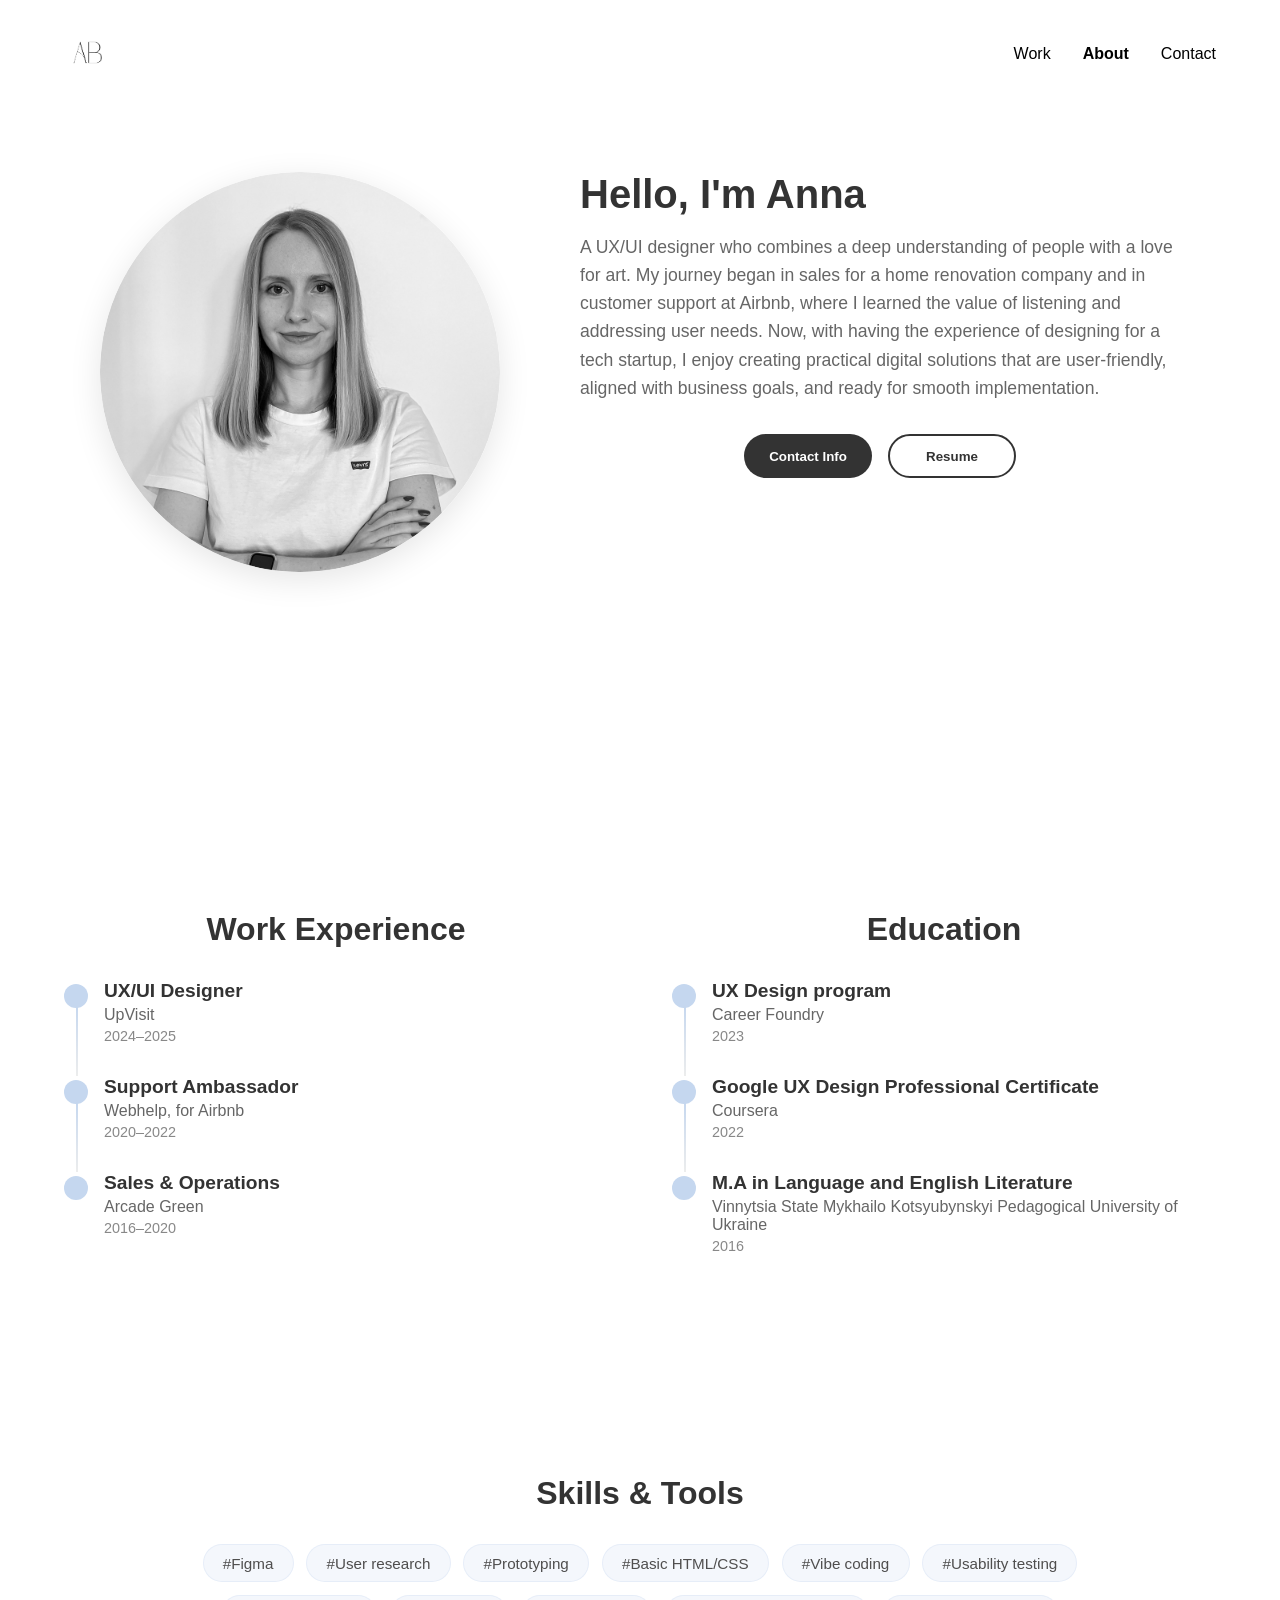
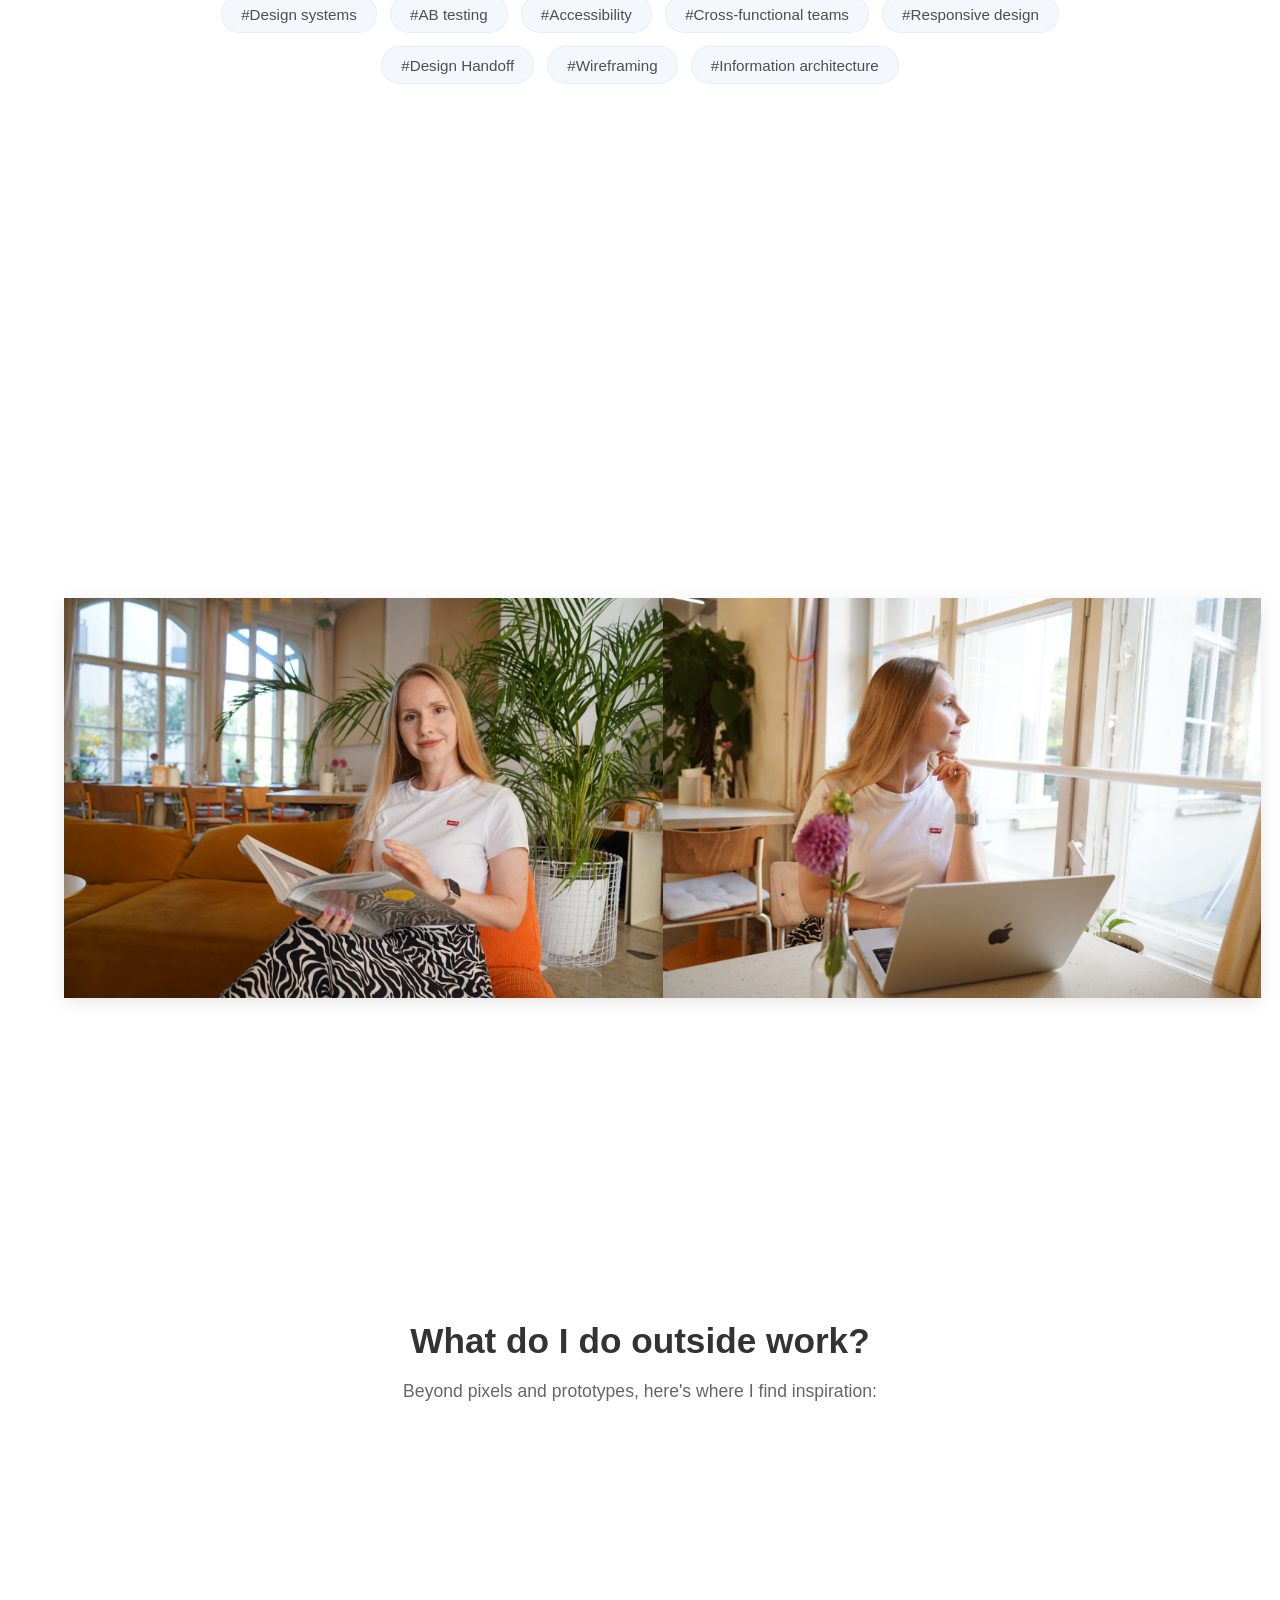
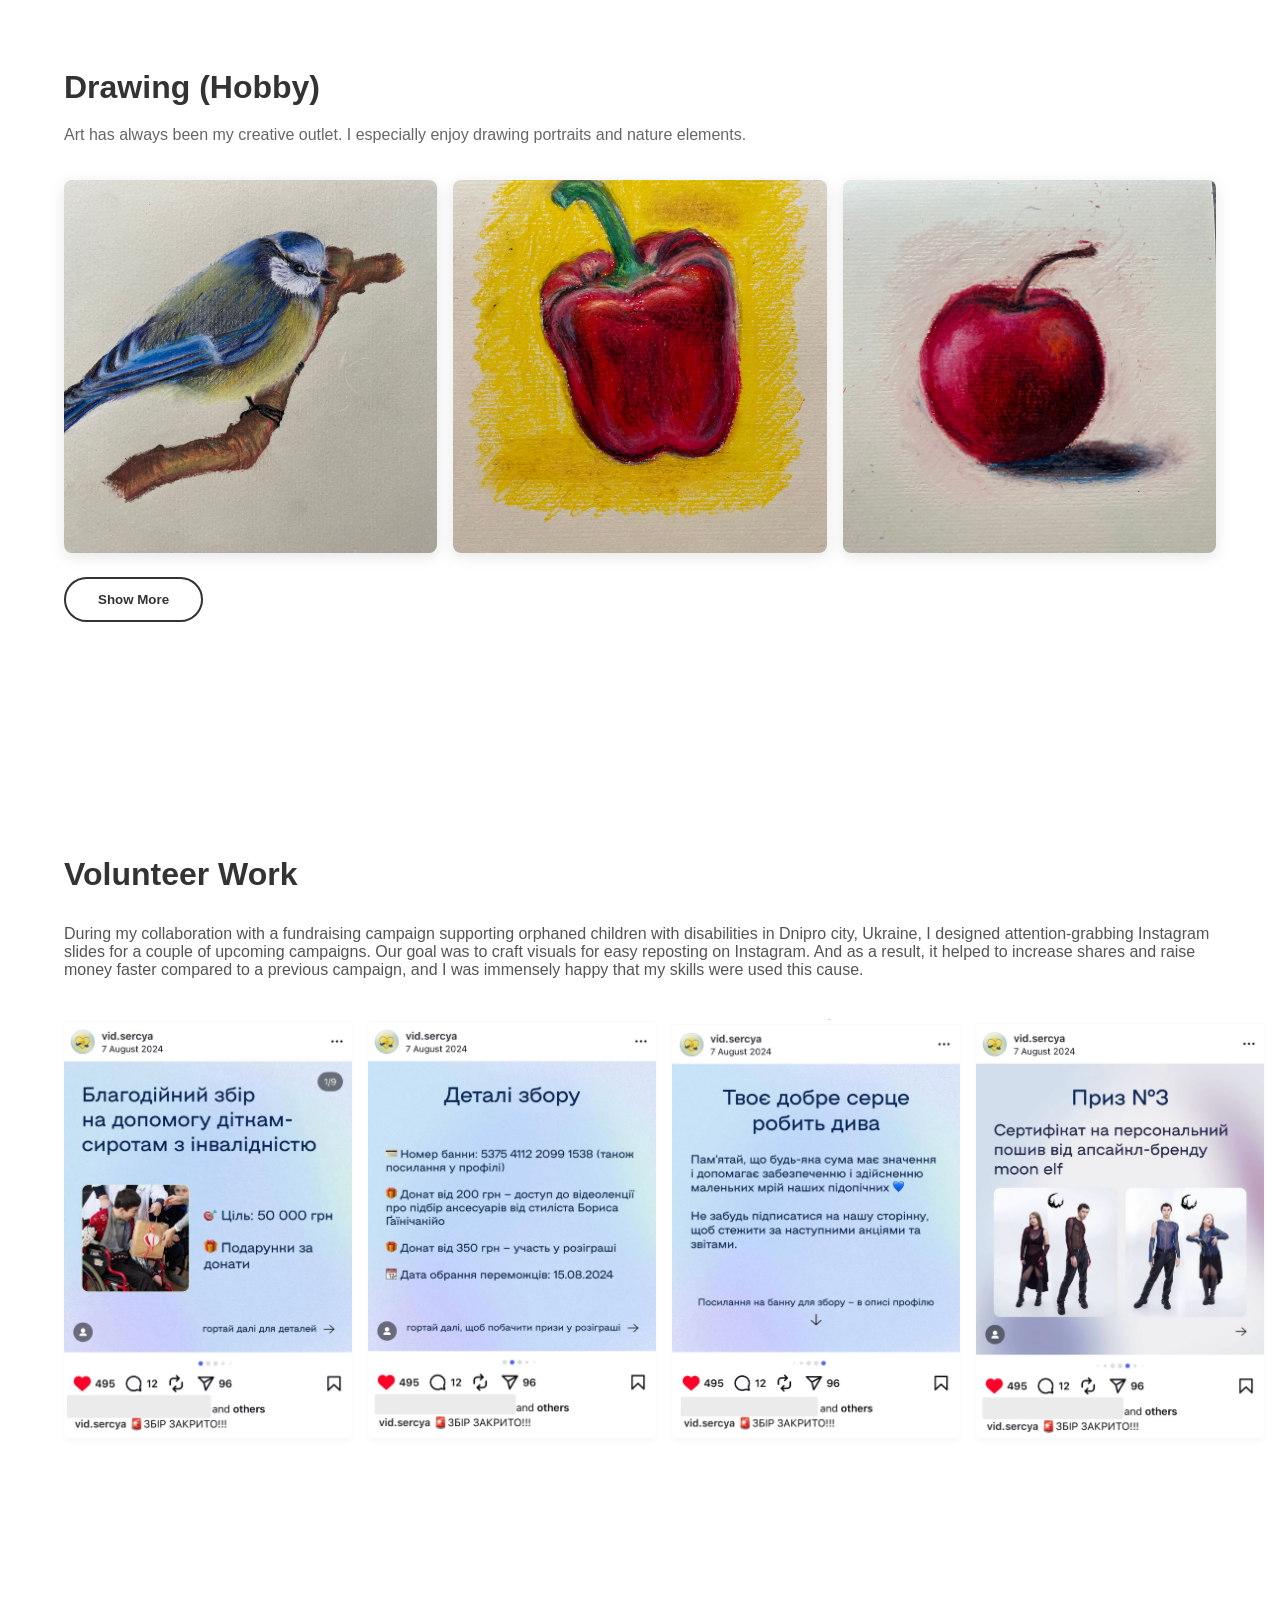
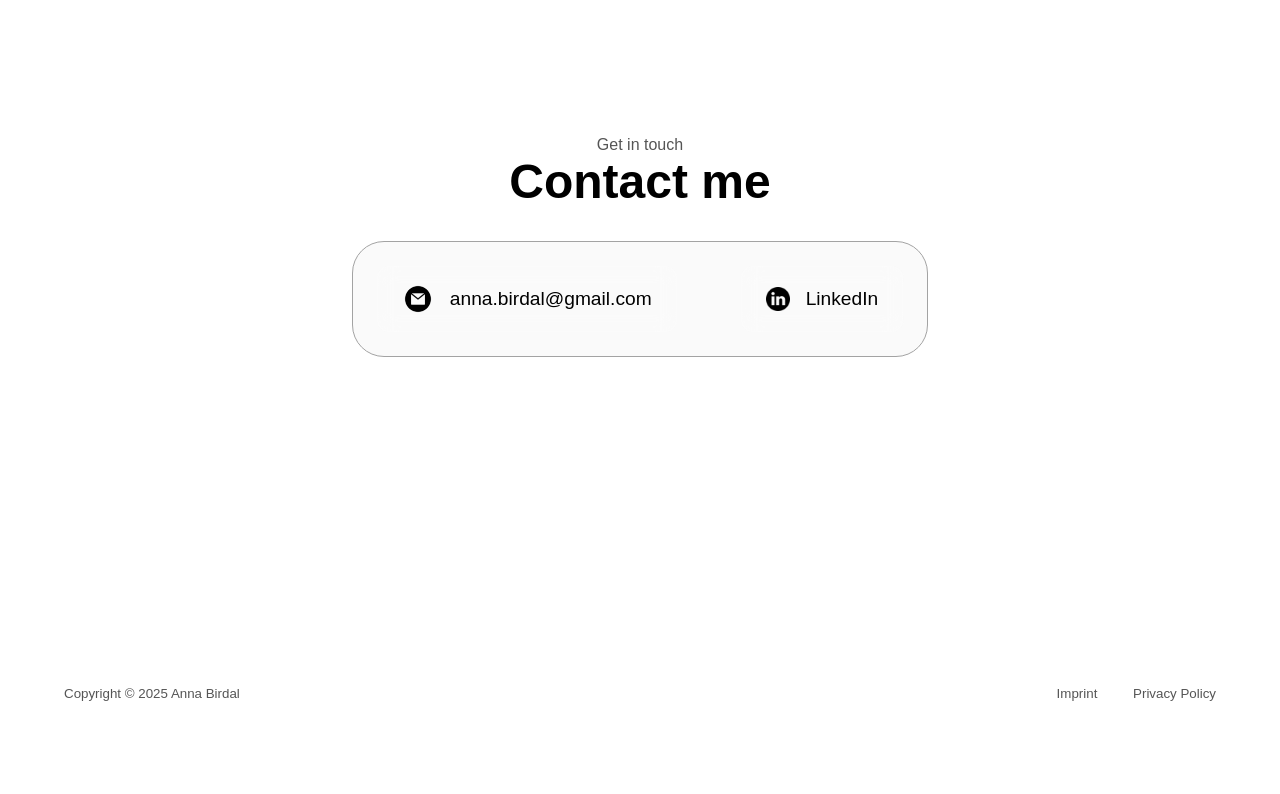
==== commit f55478d8: "corrected past job" ====
--- a/about.html
+++ b/about.html
@@ -670,7 +670,7 @@
                     <div class="timeline-content">
                         <h3>UX/UI Designer</h3>
                         <p class="company">UpVisit</p>
-                        <p class="duration">2023–2024</p>
+                        <p class="duration">2024–2025</p>
                     </div>
                 </div>
                 <div class="timeline-item">
--- a/style.css
+++ b/style.css
@@ -916,7 +916,7 @@
     }
 
     .profile-image {
-        max-width: 280px;
+        object-fit: cover;
     }
 
     .profile-content {
@@ -936,6 +936,7 @@
 @media screen and (max-width: 768px) {
     .profile-container {
         grid-template-columns: 1fr;
+        flex-direction: column;
         margin: 2rem 3%;
         padding: 2rem 1.5rem;
         gap: 1.5rem;
@@ -943,7 +944,10 @@
     }
 
     .profile-image {
-        max-width: 240px;
+        
+        
+        object-fit: cover;
+        
     }
 
     .profile-content {
@@ -975,7 +979,7 @@
     }
 
     .profile-image {
-        max-width: 200px;
+        object-fit: cover;
     }
 
     .profile-content h1 {
